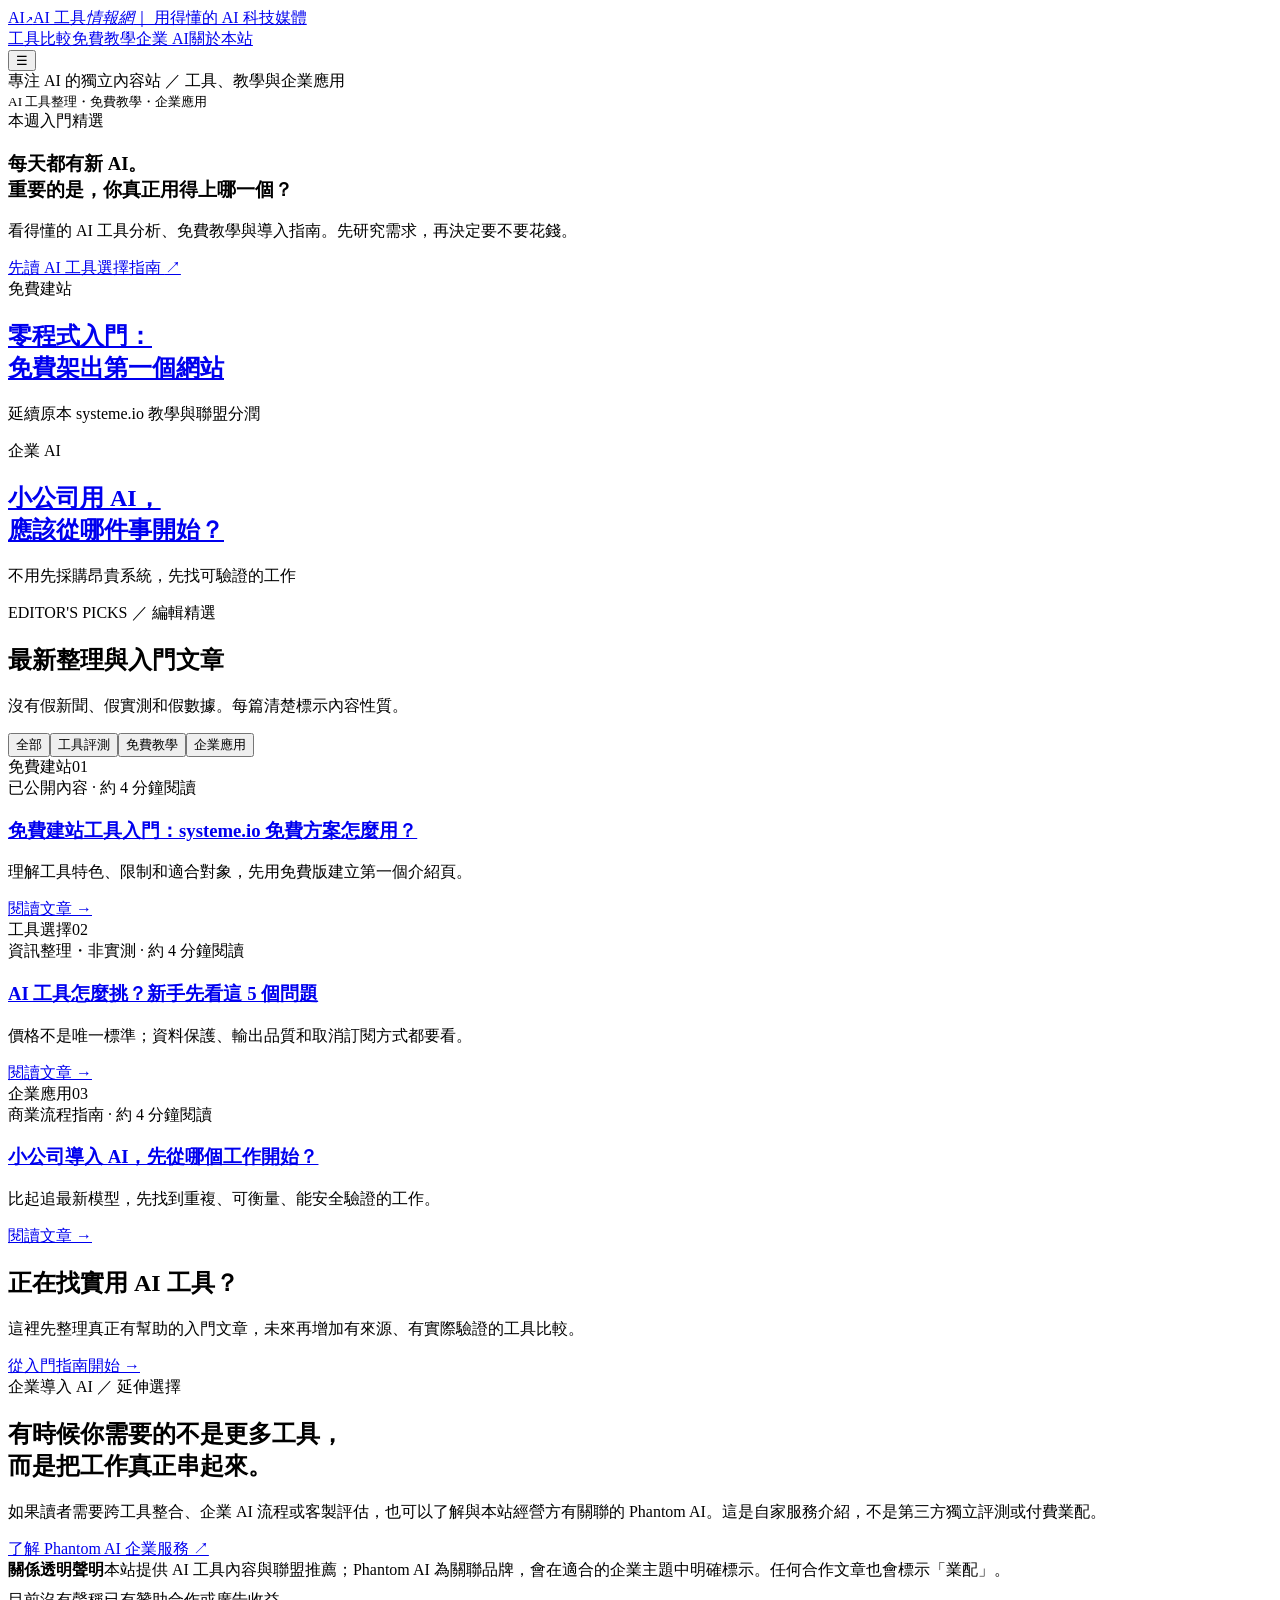
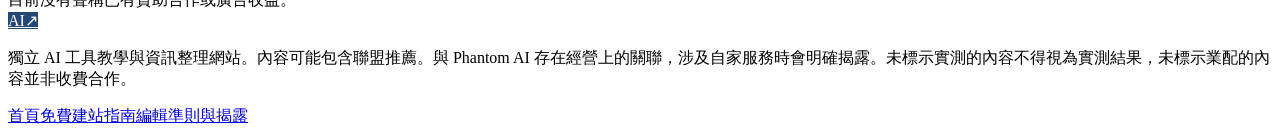
==== index.html @ d7d4f98b "Stage approved AI media V1 homepage" ====
<!doctype html><html lang="zh-Hant"><head><link rel="canonical" href="https://zxcv037614.github.io/free-website-starter-guide/"><meta charset="UTF-8"><meta name="viewport" content="width=device-width, initial-scale=1"><meta name="robots" content="index,follow"><title>AI 工具情報網｜AI 工具分析、免費教學與企業應用</title><meta name="description" content="專注 AI 工具、免費教學與企業 AI 入門的獨立繁體中文媒體候選首頁。"><link rel="stylesheet" href="./style.css"></head><body><div class="topstripe"></div><header class="masthead"><div class="container masthead-inner"><a class="logo" href="./index.html"><span class="logo-mark">AI<span style="font-size:10px">↗</span></span>AI 工具<em>情報網</em><span class="site-subtitle">｜ 用得懂的 AI 科技媒體</span></a><nav class="mast-nav" aria-label="主選單"><a href="./index.html#reading">工具比較</a><a href="./index.html#reading">免費教學</a><a href="./index.html#reading">企業 AI</a><a href="./index.html#about">關於本站</a></nav><button class="menu-toggle" id="navToggle" type="button" aria-expanded="false" aria-controls="mobileNav" aria-label="開啟選單">☰</button></div><nav class="mobile-nav" id="mobileNav" hidden><a href="./index.html#reading">工具評測</a><a href="./index.html#reading">免費教學</a><a href="./index.html#reading">企業 AI</a><a href="./index.html#about">關於本站</a></nav></header><main><div class="container"><div class="topline"><div class="micro"><span>專注 AI 的獨立內容站</span> ／ 工具、教學與企業應用</div><small>AI 工具整理・免費教學・企業應用</small></div><section class="hero" aria-label="重點文章"><article class="hero-main"><div class="category light"><span class="dot"></span> 本週入門精選</div><h1>每天都有新 AI。<br>重要的是，你真正用得上哪一個？</h1><p>看得懂的 AI 工具分析、免費教學與導入指南。先研究需求，再決定要不要花錢。</p><a class="action-link" href="articles/choose-ai-tool.html">先讀 AI 工具選擇指南 <span aria-hidden="true">↗</span></a></article><div class="hero-aside"><article class="small-spot spot-lav"><div class="category">免費建站</div><a href="guide.html"><h2>零程式入門：<br>免費架出第一個網站</h2></a><p>延續原本 systeme.io 教學與聯盟分潤</p></article><article class="small-spot spot-green"><div class="category">企業 AI</div><a href="articles/business-ai.html"><h2>小公司用 AI，<br>應該從哪件事開始？</h2></a><p>不用先採購昂貴系統，先找可驗證的工作</p></article></div></section></div>
<section class="section" id="reading"><div class="container"><div class="section-head"><div><div class="section-top">EDITOR'S PICKS ／ 編輯精選</div><h2>最新整理與入門文章</h2><p>沒有假新聞、假實測和假數據。每篇清楚標示內容性質。</p></div><div class="filterbar" aria-label="內容分類"><button class="active" type="button" data-filter="all">全部</button><button type="button" data-filter="review">工具評測</button><button type="button" data-filter="tutorial">免費教學</button><button type="button" data-filter="business">企業應用</button></div></div><div class="article-grid"><article class="article-card" data-cat="review"><div class="card-art blue"><span class="art-label">免費建站</span><span class="art-number">01</span></div><div class="article-copy"><div class="meta">已公開內容 · 約 4 分鐘閱讀</div><h3><a href="guide.html">免費建站工具入門：systeme.io 免費方案怎麼用？</a></h3><p>理解工具特色、限制和適合對象，先用免費版建立第一個介紹頁。</p><a class="readmore" href="guide.html">閱讀文章 →</a></div></article><article class="article-card" data-cat="tutorial"><div class="card-art paper"><span class="art-label">工具選擇</span><span class="art-number">02</span></div><div class="article-copy"><div class="meta">資訊整理・非實測 · 約 4 分鐘閱讀</div><h3><a href="articles/choose-ai-tool.html">AI 工具怎麼挑？新手先看這 5 個問題</a></h3><p>價格不是唯一標準；資料保護、輸出品質和取消訂閱方式都要看。</p><a class="readmore" href="articles/choose-ai-tool.html">閱讀文章 →</a></div></article><article class="article-card" data-cat="business"><div class="card-art mint"><span class="art-label">企業應用</span><span class="art-number">03</span></div><div class="article-copy"><div class="meta">商業流程指南 · 約 4 分鐘閱讀</div><h3><a href="articles/business-ai.html">小公司導入 AI，先從哪個工作開始？</a></h3><p>比起追最新模型，先找到重複、可衡量、能安全驗證的工作。</p><a class="readmore" href="articles/business-ai.html">閱讀文章 →</a></div></article></div><div class="media-strip"><div><h2>正在找實用 AI 工具？</h2><p>這裡先整理真正有幫助的入門文章，未來再增加有來源、有實際驗證的工具比較。</p></div><a class="cta" href="articles/choose-ai-tool.html">從入門指南開始 →</a></div></div></section>
<section class="enterprise"><div class="container enterprise-inner"><div><div class="section-top tag">企業導入 AI ／ 延伸選擇</div><h2>有時候你需要的不是更多工具，<br>而是把工作真正串起來。</h2><p>如果讀者需要跨工具整合、企業 AI 流程或客製評估，也可以了解與本站經營方有關聯的 Phantom AI。這是自家服務介紹，不是第三方獨立評測或付費業配。</p><a class="cta" href="https://phantom-ai.tw/" target="_blank" rel="noopener noreferrer">了解 Phantom AI 企業服務 ↗</a></div><aside class="note-box"><strong>關係透明聲明</strong>本站提供 AI 工具內容與聯盟推薦；Phantom AI 為關聯品牌，會在適合的企業主題中明確標示。任何合作文章也會標示「業配」。<p style="margin:9px 0 0">目前沒有聲稱已有贊助合作或廣告收益。</p></aside></div></section>
</main><script>document.querySelectorAll('[data-filter]').forEach(b=>b.addEventListener('click',()=>{document.querySelectorAll('[data-filter]').forEach(x=>x.classList.toggle('active',x===b));document.querySelectorAll('.article-card').forEach(c=>c.hidden=!(b.dataset.filter==='all'||c.dataset.cat===b.dataset.filter));}));</script><footer id="about"><div class="container footergrid"><div><a class="logo" href="./index.html" style="color:#fff"><span class="logo-mark" style="background:#254776">AI↗</span>AI 工具情報網</a><p class="fineprint">獨立 AI 工具教學與資訊整理網站。內容可能包含聯盟推薦。與 Phantom AI 存在經營上的關聯，涉及自家服務時會明確揭露。未標示實測的內容不得視為實測結果，未標示業配的內容並非收費合作。</p></div><div class="footer-links"><a href="./index.html">首頁</a><a href="./guide.html">免費建站指南</a><a href="./about.html">編輯準則與揭露</a></div></div></footer><script>document.getElementById('navToggle')?.addEventListener('click',()=>{let el=document.getElementById('mobileNav'),b=document.getElementById('navToggle');el.hidden=!el.hidden;b.setAttribute('aria-expanded',String(!el.hidden));});</script></body></html>
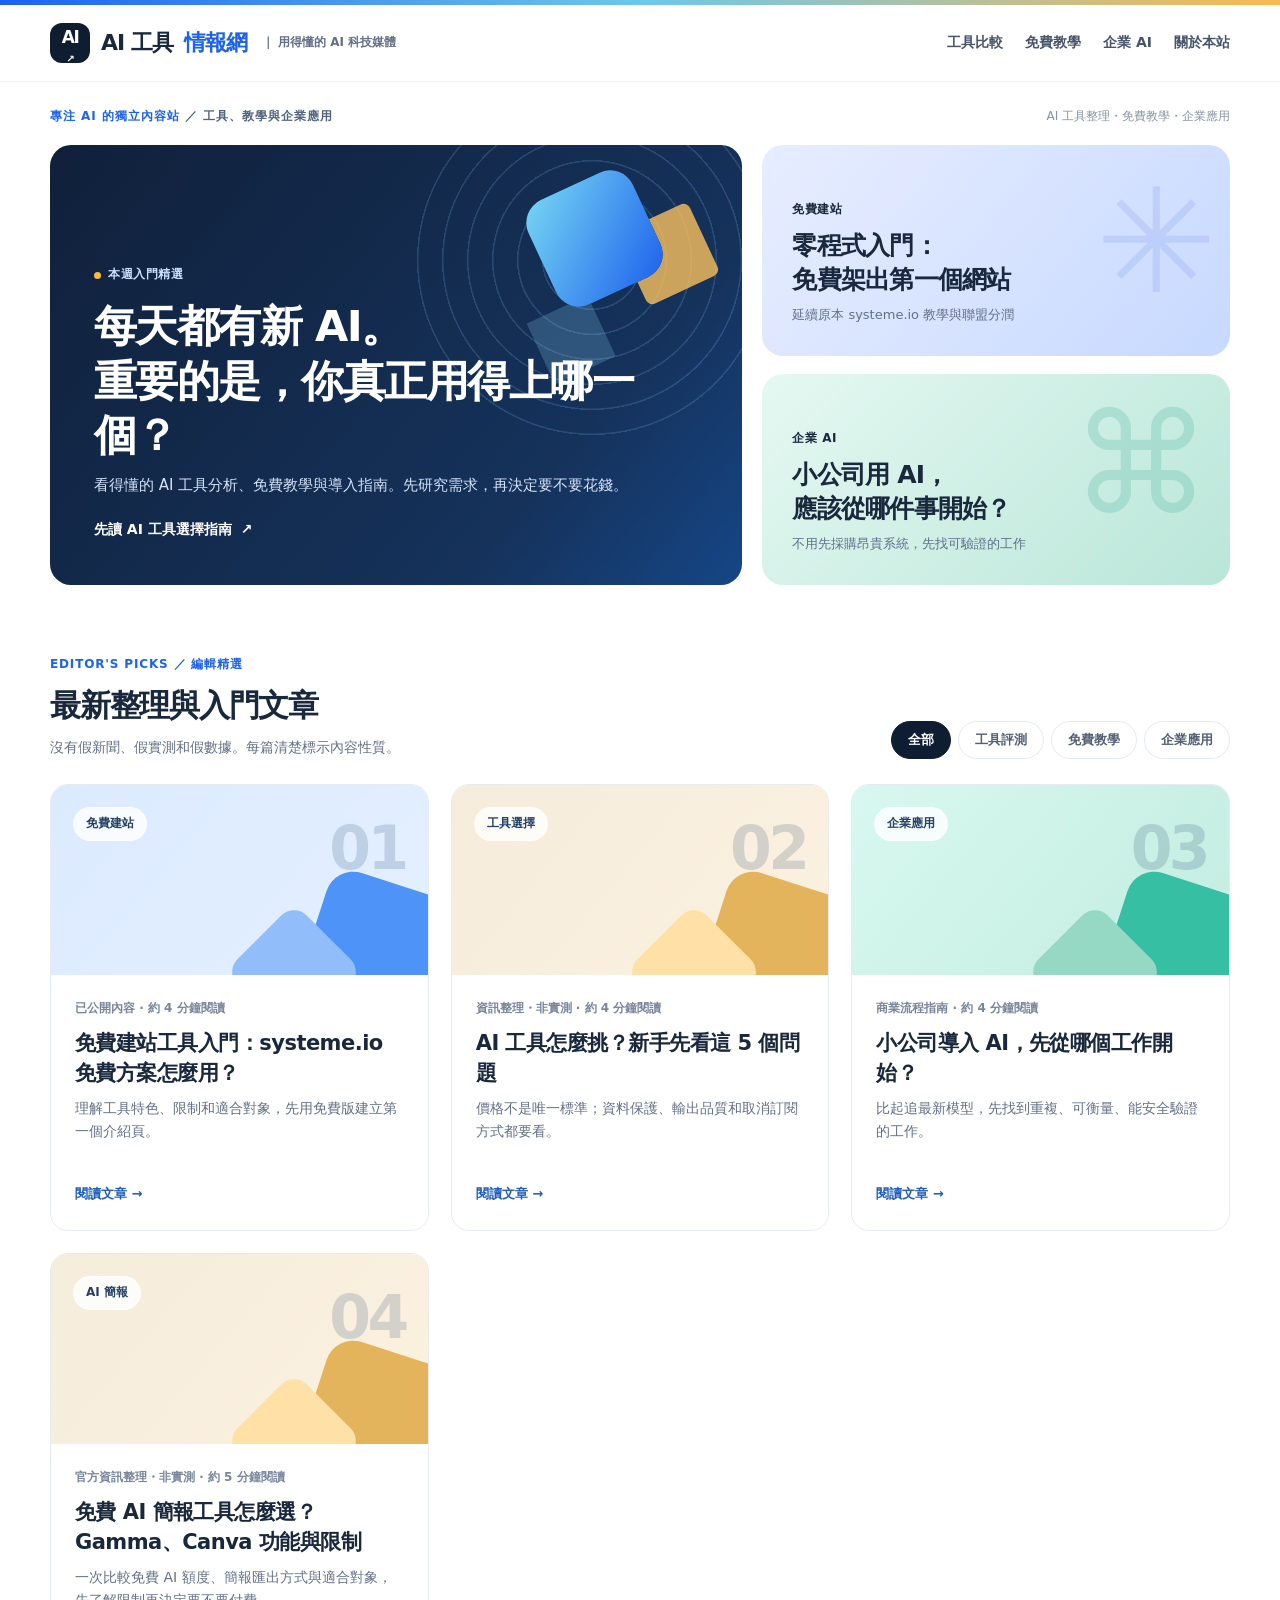
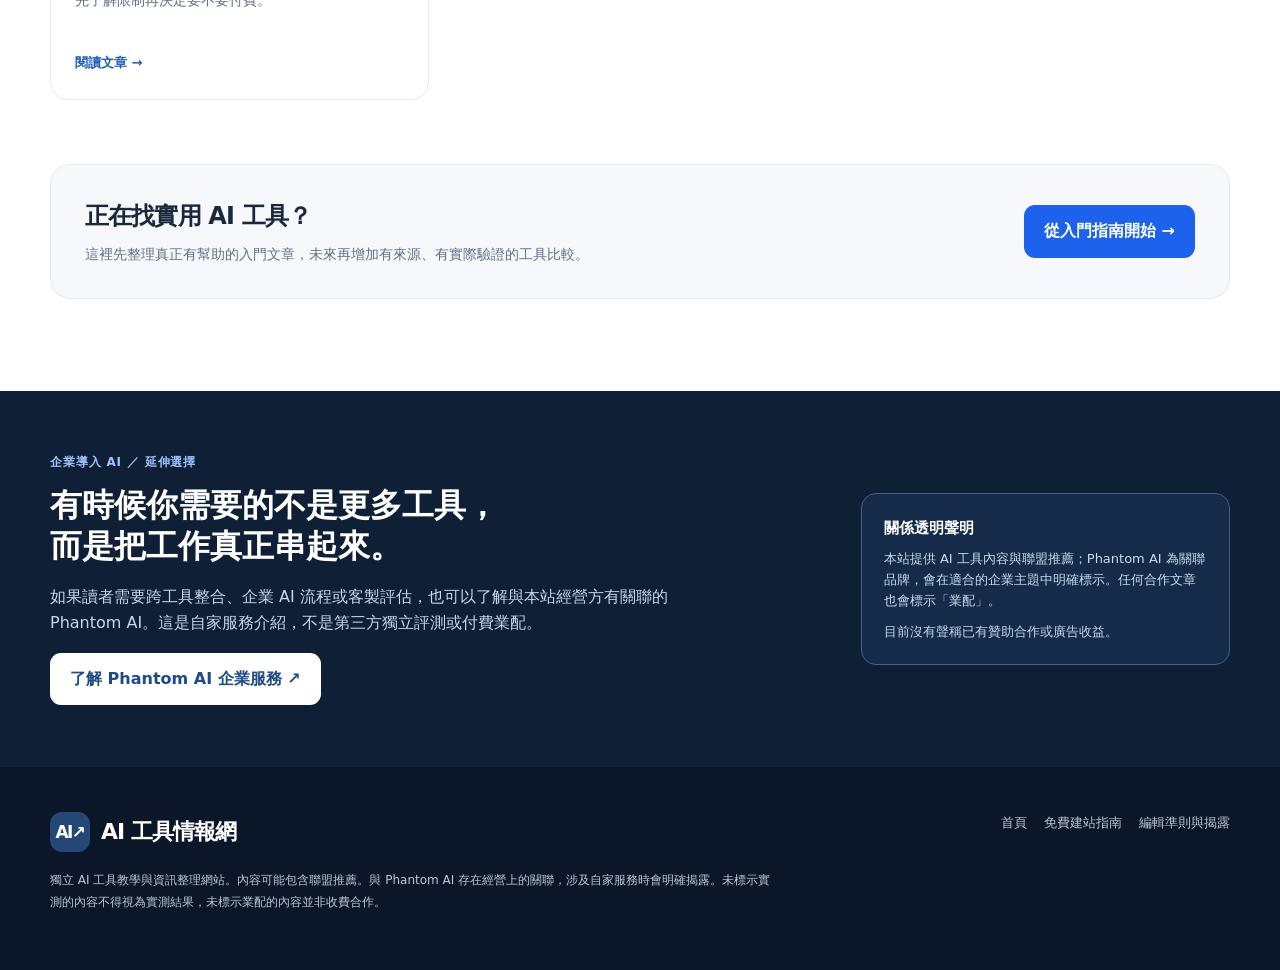
==== commit 2d5c6701: "Add files via upload" ====
--- a/index.html
+++ b/index.html
@@ -1,4 +1,4 @@
-<!doctype html><html lang="zh-Hant"><head><link rel="canonical" href="https://zxcv037614.github.io/free-website-starter-guide/"><meta charset="UTF-8"><meta name="viewport" content="width=device-width, initial-scale=1"><meta name="robots" content="index,follow"><title>AI 工具情報網｜AI 工具分析、免費教學與企業應用</title><meta name="description" content="專注 AI 工具、免費教學與企業 AI 入門的獨立繁體中文媒體候選首頁。"><link rel="stylesheet" href="./style.css"></head><body><div class="topstripe"></div><header class="masthead"><div class="container masthead-inner"><a class="logo" href="./index.html"><span class="logo-mark">AI<span style="font-size:10px">↗</span></span>AI 工具<em>情報網</em><span class="site-subtitle">｜ 用得懂的 AI 科技媒體</span></a><nav class="mast-nav" aria-label="主選單"><a href="./index.html#reading">工具比較</a><a href="./index.html#reading">免費教學</a><a href="./index.html#reading">企業 AI</a><a href="./index.html#about">關於本站</a></nav><button class="menu-toggle" id="navToggle" type="button" aria-expanded="false" aria-controls="mobileNav" aria-label="開啟選單">☰</button></div><nav class="mobile-nav" id="mobileNav" hidden><a href="./index.html#reading">工具評測</a><a href="./index.html#reading">免費教學</a><a href="./index.html#reading">企業 AI</a><a href="./index.html#about">關於本站</a></nav></header><main><div class="container"><div class="topline"><div class="micro"><span>專注 AI 的獨立內容站</span> ／ 工具、教學與企業應用</div><small>AI 工具整理・免費教學・企業應用</small></div><section class="hero" aria-label="重點文章"><article class="hero-main"><div class="category light"><span class="dot"></span> 本週入門精選</div><h1>每天都有新 AI。<br>重要的是，你真正用得上哪一個？</h1><p>看得懂的 AI 工具分析、免費教學與導入指南。先研究需求，再決定要不要花錢。</p><a class="action-link" href="articles/choose-ai-tool.html">先讀 AI 工具選擇指南 <span aria-hidden="true">↗</span></a></article><div class="hero-aside"><article class="small-spot spot-lav"><div class="category">免費建站</div><a href="guide.html"><h2>零程式入門：<br>免費架出第一個網站</h2></a><p>延續原本 systeme.io 教學與聯盟分潤</p></article><article class="small-spot spot-green"><div class="category">企業 AI</div><a href="articles/business-ai.html"><h2>小公司用 AI，<br>應該從哪件事開始？</h2></a><p>不用先採購昂貴系統，先找可驗證的工作</p></article></div></section></div>
-<section class="section" id="reading"><div class="container"><div class="section-head"><div><div class="section-top">EDITOR'S PICKS ／ 編輯精選</div><h2>最新整理與入門文章</h2><p>沒有假新聞、假實測和假數據。每篇清楚標示內容性質。</p></div><div class="filterbar" aria-label="內容分類"><button class="active" type="button" data-filter="all">全部</button><button type="button" data-filter="review">工具評測</button><button type="button" data-filter="tutorial">免費教學</button><button type="button" data-filter="business">企業應用</button></div></div><div class="article-grid"><article class="article-card" data-cat="review"><div class="card-art blue"><span class="art-label">免費建站</span><span class="art-number">01</span></div><div class="article-copy"><div class="meta">已公開內容 · 約 4 分鐘閱讀</div><h3><a href="guide.html">免費建站工具入門：systeme.io 免費方案怎麼用？</a></h3><p>理解工具特色、限制和適合對象，先用免費版建立第一個介紹頁。</p><a class="readmore" href="guide.html">閱讀文章 →</a></div></article><article class="article-card" data-cat="tutorial"><div class="card-art paper"><span class="art-label">工具選擇</span><span class="art-number">02</span></div><div class="article-copy"><div class="meta">資訊整理・非實測 · 約 4 分鐘閱讀</div><h3><a href="articles/choose-ai-tool.html">AI 工具怎麼挑？新手先看這 5 個問題</a></h3><p>價格不是唯一標準；資料保護、輸出品質和取消訂閱方式都要看。</p><a class="readmore" href="articles/choose-ai-tool.html">閱讀文章 →</a></div></article><article class="article-card" data-cat="business"><div class="card-art mint"><span class="art-label">企業應用</span><span class="art-number">03</span></div><div class="article-copy"><div class="meta">商業流程指南 · 約 4 分鐘閱讀</div><h3><a href="articles/business-ai.html">小公司導入 AI，先從哪個工作開始？</a></h3><p>比起追最新模型，先找到重複、可衡量、能安全驗證的工作。</p><a class="readmore" href="articles/business-ai.html">閱讀文章 →</a></div></article></div><div class="media-strip"><div><h2>正在找實用 AI 工具？</h2><p>這裡先整理真正有幫助的入門文章，未來再增加有來源、有實際驗證的工具比較。</p></div><a class="cta" href="articles/choose-ai-tool.html">從入門指南開始 →</a></div></div></section>
+<!doctype html><html lang="zh-Hant"><head><link rel="canonical" href="https://zxcv037614.github.io/free-website-starter-guide/"><meta charset="UTF-8"><meta name="viewport" content="width=device-width, initial-scale=1"><meta name="robots" content="index,follow"><title>AI 工具情報網｜AI 工具分析、免費教學與企業應用</title><meta name="description" content="AI 工具情報網提供繁體中文 AI 工具整理、免費教學與企業 AI 應用指南，幫你了解功能限制、比較實用工具，找到適合自己的 AI 解決方案。"><link rel="stylesheet" href="./style.css"></head><body><div class="topstripe"></div><header class="masthead"><div class="container masthead-inner"><a class="logo" href="./index.html"><span class="logo-mark">AI<span style="font-size:10px">↗</span></span>AI 工具<em>情報網</em><span class="site-subtitle">｜ 用得懂的 AI 科技媒體</span></a><nav class="mast-nav" aria-label="主選單"><a href="./index.html#reading">工具比較</a><a href="./index.html#reading">免費教學</a><a href="./index.html#reading">企業 AI</a><a href="./index.html#about">關於本站</a></nav><button class="menu-toggle" id="navToggle" type="button" aria-expanded="false" aria-controls="mobileNav" aria-label="開啟選單">☰</button></div><nav class="mobile-nav" id="mobileNav" hidden><a href="./index.html#reading">工具評測</a><a href="./index.html#reading">免費教學</a><a href="./index.html#reading">企業 AI</a><a href="./index.html#about">關於本站</a></nav></header><main><div class="container"><div class="topline"><div class="micro"><span>專注 AI 的獨立內容站</span> ／ 工具、教學與企業應用</div><small>AI 工具整理・免費教學・企業應用</small></div><section class="hero" aria-label="重點文章"><article class="hero-main"><div class="category light"><span class="dot"></span> 本週入門精選</div><h1>每天都有新 AI。<br>重要的是，你真正用得上哪一個？</h1><p>看得懂的 AI 工具分析、免費教學與導入指南。先研究需求，再決定要不要花錢。</p><a class="action-link" href="articles/choose-ai-tool.html">先讀 AI 工具選擇指南 <span aria-hidden="true">↗</span></a></article><div class="hero-aside"><article class="small-spot spot-lav"><div class="category">免費建站</div><a href="guide.html"><h2>零程式入門：<br>免費架出第一個網站</h2></a><p>延續原本 systeme.io 教學與聯盟分潤</p></article><article class="small-spot spot-green"><div class="category">企業 AI</div><a href="articles/business-ai.html"><h2>小公司用 AI，<br>應該從哪件事開始？</h2></a><p>不用先採購昂貴系統，先找可驗證的工作</p></article></div></section></div>
+<section class="section" id="reading"><div class="container"><div class="section-head"><div><div class="section-top">EDITOR'S PICKS ／ 編輯精選</div><h2>最新整理與入門文章</h2><p>沒有假新聞、假實測和假數據。每篇清楚標示內容性質。</p></div><div class="filterbar" aria-label="內容分類"><button class="active" type="button" data-filter="all">全部</button><button type="button" data-filter="review">工具評測</button><button type="button" data-filter="tutorial">免費教學</button><button type="button" data-filter="business">企業應用</button></div></div><div class="article-grid"><article class="article-card" data-cat="review"><div class="card-art blue"><span class="art-label">免費建站</span><span class="art-number">01</span></div><div class="article-copy"><div class="meta">已公開內容 · 約 4 分鐘閱讀</div><h3><a href="guide.html">免費建站工具入門：systeme.io 免費方案怎麼用？</a></h3><p>理解工具特色、限制和適合對象，先用免費版建立第一個介紹頁。</p><a class="readmore" href="guide.html">閱讀文章 →</a></div></article><article class="article-card" data-cat="tutorial"><div class="card-art paper"><span class="art-label">工具選擇</span><span class="art-number">02</span></div><div class="article-copy"><div class="meta">資訊整理・非實測 · 約 4 分鐘閱讀</div><h3><a href="articles/choose-ai-tool.html">AI 工具怎麼挑？新手先看這 5 個問題</a></h3><p>價格不是唯一標準；資料保護、輸出品質和取消訂閱方式都要看。</p><a class="readmore" href="articles/choose-ai-tool.html">閱讀文章 →</a></div></article><article class="article-card" data-cat="business"><div class="card-art mint"><span class="art-label">企業應用</span><span class="art-number">03</span></div><div class="article-copy"><div class="meta">商業流程指南 · 約 4 分鐘閱讀</div><h3><a href="articles/business-ai.html">小公司導入 AI，先從哪個工作開始？</a></h3><p>比起追最新模型，先找到重複、可衡量、能安全驗證的工作。</p><a class="readmore" href="articles/business-ai.html">閱讀文章 →</a></div></article><article class="article-card" data-cat="review"><div class="card-art paper"><span class="art-label">AI 簡報</span><span class="art-number">04</span></div><div class="article-copy"><div class="meta">官方資訊整理・非實測 · 約 5 分鐘閱讀</div><h3><a href="articles/ai-slides-free-gamma-canva.html">免費 AI 簡報工具怎麼選？Gamma、Canva 功能與限制</a></h3><p>一次比較免費 AI 額度、簡報匯出方式與適合對象，先了解限制再決定要不要付費。</p><a class="readmore" href="articles/ai-slides-free-gamma-canva.html">閱讀文章 →</a></div></article></div><div class="media-strip"><div><h2>正在找實用 AI 工具？</h2><p>這裡先整理真正有幫助的入門文章，未來再增加有來源、有實際驗證的工具比較。</p></div><a class="cta" href="articles/choose-ai-tool.html">從入門指南開始 →</a></div></div></section>
 <section class="enterprise"><div class="container enterprise-inner"><div><div class="section-top tag">企業導入 AI ／ 延伸選擇</div><h2>有時候你需要的不是更多工具，<br>而是把工作真正串起來。</h2><p>如果讀者需要跨工具整合、企業 AI 流程或客製評估，也可以了解與本站經營方有關聯的 Phantom AI。這是自家服務介紹，不是第三方獨立評測或付費業配。</p><a class="cta" href="https://phantom-ai.tw/" target="_blank" rel="noopener noreferrer">了解 Phantom AI 企業服務 ↗</a></div><aside class="note-box"><strong>關係透明聲明</strong>本站提供 AI 工具內容與聯盟推薦；Phantom AI 為關聯品牌，會在適合的企業主題中明確標示。任何合作文章也會標示「業配」。<p style="margin:9px 0 0">目前沒有聲稱已有贊助合作或廣告收益。</p></aside></div></section>
 </main><script>document.querySelectorAll('[data-filter]').forEach(b=>b.addEventListener('click',()=>{document.querySelectorAll('[data-filter]').forEach(x=>x.classList.toggle('active',x===b));document.querySelectorAll('.article-card').forEach(c=>c.hidden=!(b.dataset.filter==='all'||c.dataset.cat===b.dataset.filter));}));</script><footer id="about"><div class="container footergrid"><div><a class="logo" href="./index.html" style="color:#fff"><span class="logo-mark" style="background:#254776">AI↗</span>AI 工具情報網</a><p class="fineprint">獨立 AI 工具教學與資訊整理網站。內容可能包含聯盟推薦。與 Phantom AI 存在經營上的關聯，涉及自家服務時會明確揭露。未標示實測的內容不得視為實測結果，未標示業配的內容並非收費合作。</p></div><div class="footer-links"><a href="./index.html">首頁</a><a href="./guide.html">免費建站指南</a><a href="./about.html">編輯準則與揭露</a></div></div></footer><script>document.getElementById('navToggle')?.addEventListener('click',()=>{let el=document.getElementById('mobileNav'),b=document.getElementById('navToggle');el.hidden=!el.hidden;b.setAttribute('aria-expanded',String(!el.hidden));});</script></body></html>
--- a/style.css
+++ b/style.css
@@ -0,0 +1,14 @@
+
+:root{--navy:#0e1d31;--blue:#1d62ed;--line:#e4eaf2;--ink:#19283c;--muted:#637086;--paper:#f6f8fb;--yellow:#f6bb43;--green:#20a78c}
+*{box-sizing:border-box}html{scroll-behavior:smooth}body{margin:0;color:var(--ink);background:white;font-family:system-ui,-apple-system,"Noto Sans TC","Microsoft JhengHei",sans-serif;line-height:1.65}
+a{color:inherit}a:focus-visible,button:focus-visible,input:focus-visible{outline:3px solid #83adff;outline-offset:3px}.container{width:min(1180px,calc(100% - 48px));margin:auto}
+.topstripe{height:5px;background:linear-gradient(90deg,#1d62ed,#6dc7eb,#f9b951)}.masthead{border-bottom:1px solid #edf0f5;background:#fff}.masthead-inner{display:flex;align-items:center;justify-content:space-between;min-height:76px;gap:20px}.logo{display:inline-flex;align-items:center;gap:11px;text-decoration:none;font-size:22px;font-weight:850;letter-spacing:-.045em;white-space:nowrap}.logo-mark{height:40px;width:40px;border-radius:12px;display:grid;place-items:center;background:var(--navy);color:#fff;font-size:17px;letter-spacing:-.09em}.logo em{font-style:normal;color:var(--blue)}.site-subtitle{font-size:12px;font-weight:600;color:var(--muted);margin-left:4px;letter-spacing:0}.mast-nav{display:flex;gap:22px;align-items:center}.mast-nav a{text-decoration:none;color:#47546a;font-size:14px;font-weight:700}.mast-nav a:hover{color:var(--blue)}.menu-toggle{display:none;background:white;border:1px solid var(--line);border-radius:10px;padding:7px 10px;font-size:21px}.mobile-nav{display:none}
+.topline{display:flex;align-items:center;justify-content:space-between;padding:25px 0 18px;gap:16px}.micro{font-size:12px;font-weight:800;color:#50647d;letter-spacing:.08em}.topline .micro span{color:var(--blue)}.topline small{color:#8693a2;font-size:12px}
+.hero{display:grid;grid-template-columns:1.48fr 1fr;gap:20px;min-height:440px}.hero-main{position:relative;background:linear-gradient(130deg,#10203a 0%,#15325b 73%,#154686 100%);color:#fff;border-radius:21px;overflow:hidden;padding:44px;display:flex;flex-direction:column;justify-content:flex-end}.hero-main:before{content:'';position:absolute;right:-40px;top:-75px;height:380px;width:380px;border-radius:48%;background:repeating-radial-gradient(circle,transparent 0 23px,rgba(137,203,255,.18) 24px 25px);transform:rotate(20deg)}.hero-main:after{content:'';position:absolute;right:90px;top:36px;height:115px;width:115px;background:linear-gradient(140deg,#77d6f3,#1d62ed);border-radius:25px;transform:rotate(-25deg);box-shadow:60px 45px 0 -18px rgba(255,195,94,.78),-64px 82px 0 -24px rgba(143,214,248,.22)}.hero-main>*{position:relative;z-index:2}.category{display:inline-flex;align-items:center;gap:7px;font-size:12px;font-weight:750;letter-spacing:.05em}.category .dot{height:7px;width:7px;border-radius:50%;background:var(--yellow)}.category.light{color:#cbdfff}.hero h1{font-size:clamp(29px,3.5vw,43px);letter-spacing:-.035em;line-height:1.27;margin:14px 0 10px}.hero-main p{max-width:540px;font-size:15px;color:#d6e4fa;margin:0 0 20px}.action-link{display:inline-flex;gap:9px;align-items:center;text-decoration:none;font-size:14px;font-weight:800;color:#fff}.action-link:hover{text-decoration:underline}.hero-aside{display:grid;gap:18px;grid-template-rows:1fr 1fr}.small-spot{border-radius:21px;position:relative;overflow:hidden;display:flex;flex-direction:column;justify-content:flex-end;padding:30px}.small-spot h2{font-size:25px;letter-spacing:-.03em;line-height:1.35;margin:9px 0 8px}.small-spot p{font-size:13px;margin:0;color:#607089}.small-spot a{text-decoration:none}.small-spot:hover h2{text-decoration:underline}.spot-lav{background:linear-gradient(130deg,#e7edff,#c7d9ff)}.spot-lav:after{content:'✳';position:absolute;right:13px;top:-23px;font-size:145px;color:#6b87e4;opacity:.18}.spot-green{background:linear-gradient(135deg,#e5f8f2,#b9e6d8)}.spot-green:after{content:'⌘';position:absolute;right:19px;top:-25px;font-size:140px;color:#2aa58e;opacity:.2}.small-spot>*{position:relative;z-index:1}
+.section{padding:70px 0 20px}.section-head{display:flex;justify-content:space-between;align-items:flex-end;gap:20px;margin-bottom:25px}.section-head h2{font-size:31px;letter-spacing:-.04em;margin:5px 0 0}.section-head p{color:var(--muted);margin:5px 0 0;font-size:14px}.section-top{font-size:12px;color:var(--blue);font-weight:850;letter-spacing:.07em}.filterbar{display:flex;flex-wrap:wrap;gap:7px}.filterbar button{border:1px solid var(--line);background:white;border-radius:100px;padding:9px 16px;font-size:13px;color:#526074;font-weight:750;cursor:pointer}.filterbar button.active{background:var(--navy);color:white;border-color:var(--navy)}.article-grid{display:grid;grid-template-columns:repeat(3,1fr);gap:22px}.article-card{min-width:0;border:1px solid #e6ebf1;border-radius:18px;overflow:hidden;background:white;transition:box-shadow .2s,transform .2s}.article-card:hover{box-shadow:0 14px 34px #102d4a18;transform:translateY(-2px)}.article-card[hidden]{display:none}.card-art{display:flex;align-items:flex-start;justify-content:space-between;padding:22px;height:190px;position:relative;overflow:hidden;background:linear-gradient(130deg,#dceaff,#e4f0ff)}.card-art:before{content:'';position:absolute;border-radius:28px;height:135px;width:135px;right:-18px;bottom:-42px;background:#4e93f7;transform:rotate(18deg)}.card-art:after{content:'';position:absolute;border-radius:18px;height:98px;width:98px;right:85px;bottom:-46px;background:#91bdfa;transform:rotate(45deg)}.card-art.paper{background:linear-gradient(130deg,#f5ecdc,#fcf1df)}.card-art.paper:before{background:#e3b45b}.card-art.paper:after{background:#ffe1a8}.card-art.mint{background:linear-gradient(130deg,#d7f8f0,#c3ecdf)}.card-art.mint:before{background:#36bfa3}.card-art.mint:after{background:#95d8c4}.art-label{z-index:2;background:#ffffffcc;backdrop-filter:blur(4px);border:1px solid #ffffffa1;border-radius:50px;font-size:12px;font-weight:800;padding:6px 12px;color:#234166}.art-number{position:absolute;right:22px;top:14px;font-size:60px;font-weight:900;color:#143c6b2b;letter-spacing:-.06em}.article-copy{padding:24px}.meta{font-size:12px;font-weight:700;color:#78859a}.article-copy h3{font-size:21px;line-height:1.43;letter-spacing:-.025em;margin:9px 0 9px}.article-copy h3 a{text-decoration:none}.article-copy h3 a:hover{color:var(--blue)}.article-copy p{color:var(--muted);font-size:14px;margin:0 0 13px;min-height:70px}.readmore{font-weight:800;text-decoration:none;font-size:13px;color:#1c5cbd}
+.media-strip{margin-top:64px;padding:32px 34px;display:grid;grid-template-columns:1fr auto;align-items:center;background:var(--paper);border:1px solid var(--line);border-radius:20px;gap:24px}.media-strip h2{font-size:24px;letter-spacing:-.035em;margin:0 0 6px}.media-strip p{margin:0;color:var(--muted);font-size:14px}.cta{display:inline-block;text-decoration:none;color:white;background:var(--blue);font-weight:800;padding:13px 20px;border-radius:11px;text-align:center}.cta:hover{background:#144dc5}.enterprise{background:#0e1f36;color:white;margin-top:72px;padding:62px 0}.enterprise-inner{display:grid;grid-template-columns:1.35fr .65fr;gap:44px;align-items:center}.enterprise h2{font-size:32px;line-height:1.3;margin:12px 0}.enterprise p{color:#c7d7ec;max-width:650px}.enterprise .tag{color:#9cc4ff}.enterprise .cta{background:white;color:#1d4b89}.note-box{border:1px solid #47617f;background:#142b49;border-radius:15px;padding:22px;color:#cbdcf0;font-size:13px}.note-box strong{display:block;color:#fff;font-size:15px;margin-bottom:7px}.note-box a{color:#a8d4ff}
+footer{padding:45px 0;background:#0b1728;color:#b8c8da;font-size:13px}.footergrid{display:flex;justify-content:space-between;align-items:flex-start;gap:35px}.footer-links{display:flex;flex-wrap:wrap;gap:17px}.footer-links a{color:#b8c8da;text-decoration:none}.footer-links a:hover{text-decoration:underline}.fineprint{font-size:12px;max-width:730px;line-height:1.8;margin-top:18px}
+.article-layout{max-width:850px;margin:0 auto;padding:53px 24px 85px}.article-layout h1{font-size:clamp(32px,4.5vw,47px);letter-spacing:-.035em;line-height:1.3;margin:14px 0 14px}.article-layout .summary{font-size:18px;color:var(--muted);margin:15px 0 23px}.article-layout h2{font-size:27px;line-height:1.4;margin:40px 0 12px}.article-layout h3{font-size:20px;margin:26px 0 10px}.article-layout p,.article-layout li{font-size:16px;line-height:1.95}.article-layout li{margin:10px 0}.article-layout .disclosure{font-size:14px;background:#f0f5ff;padding:17px;border-left:4px solid #4d84ec;border-radius:0 10px 10px 0;margin:22px 0}.article-layout .source{font-size:13px;color:#617186}.article-layout .cta{margin:20px 0}.article-layout hr{border:0;border-top:1px solid var(--line);margin:44px 0}
+@media(max-width:920px){.hero{grid-template-columns:1fr}.hero-main{min-height:410px}.hero-aside{grid-template-columns:1fr 1fr;grid-template-rows:auto}.small-spot{min-height:190px}.mast-nav{gap:13px}.site-subtitle{display:none}.article-grid{gap:14px}.article-copy{padding:19px}.article-copy h3{font-size:18px}}
+@media(max-width:700px){.container{width:calc(100% - 32px)}.masthead-inner{min-height:66px}.logo{font-size:18px}.logo-mark{width:36px;height:36px}.mast-nav{display:none}.menu-toggle{display:block}.mobile-nav{display:flex;flex-wrap:wrap;gap:8px;padding:0 16px 14px;justify-content:center}.mobile-nav[hidden]{display:none}.mobile-nav a{border:1px solid var(--line);padding:7px 11px;font-size:13px;border-radius:9px;text-decoration:none}.topline{padding:17px 0 13px}.hero{gap:12px}.hero-main{min-height:390px;padding:27px}.hero h1{font-size:32px}.hero-main:after{right:55px;top:45px;height:75px;width:75px}.hero-aside{grid-template-columns:1fr 1fr;gap:11px}.small-spot{padding:18px;min-height:185px}.small-spot h2{font-size:19px}.small-spot p{font-size:12px}.section{padding:50px 0 15px}.section-head{display:block}.section-head h2{font-size:27px}.filterbar{margin-top:15px}.article-grid{grid-template-columns:1fr;gap:16px}.card-art{height:155px}.article-copy p{min-height:auto}.media-strip{margin-top:43px;grid-template-columns:1fr;padding:22px;gap:17px}.enterprise{margin-top:50px;padding:45px 0}.enterprise-inner{grid-template-columns:1fr;gap:18px}.enterprise h2{font-size:27px}.footergrid{display:block}.footer-links{margin-top:22px}.article-layout{padding:38px 17px 62px}.article-layout .summary{font-size:16px}.article-layout h2{font-size:23px}}
+@media(prefers-reduced-motion:reduce){html{scroll-behavior:auto}.article-card{transition:none}}
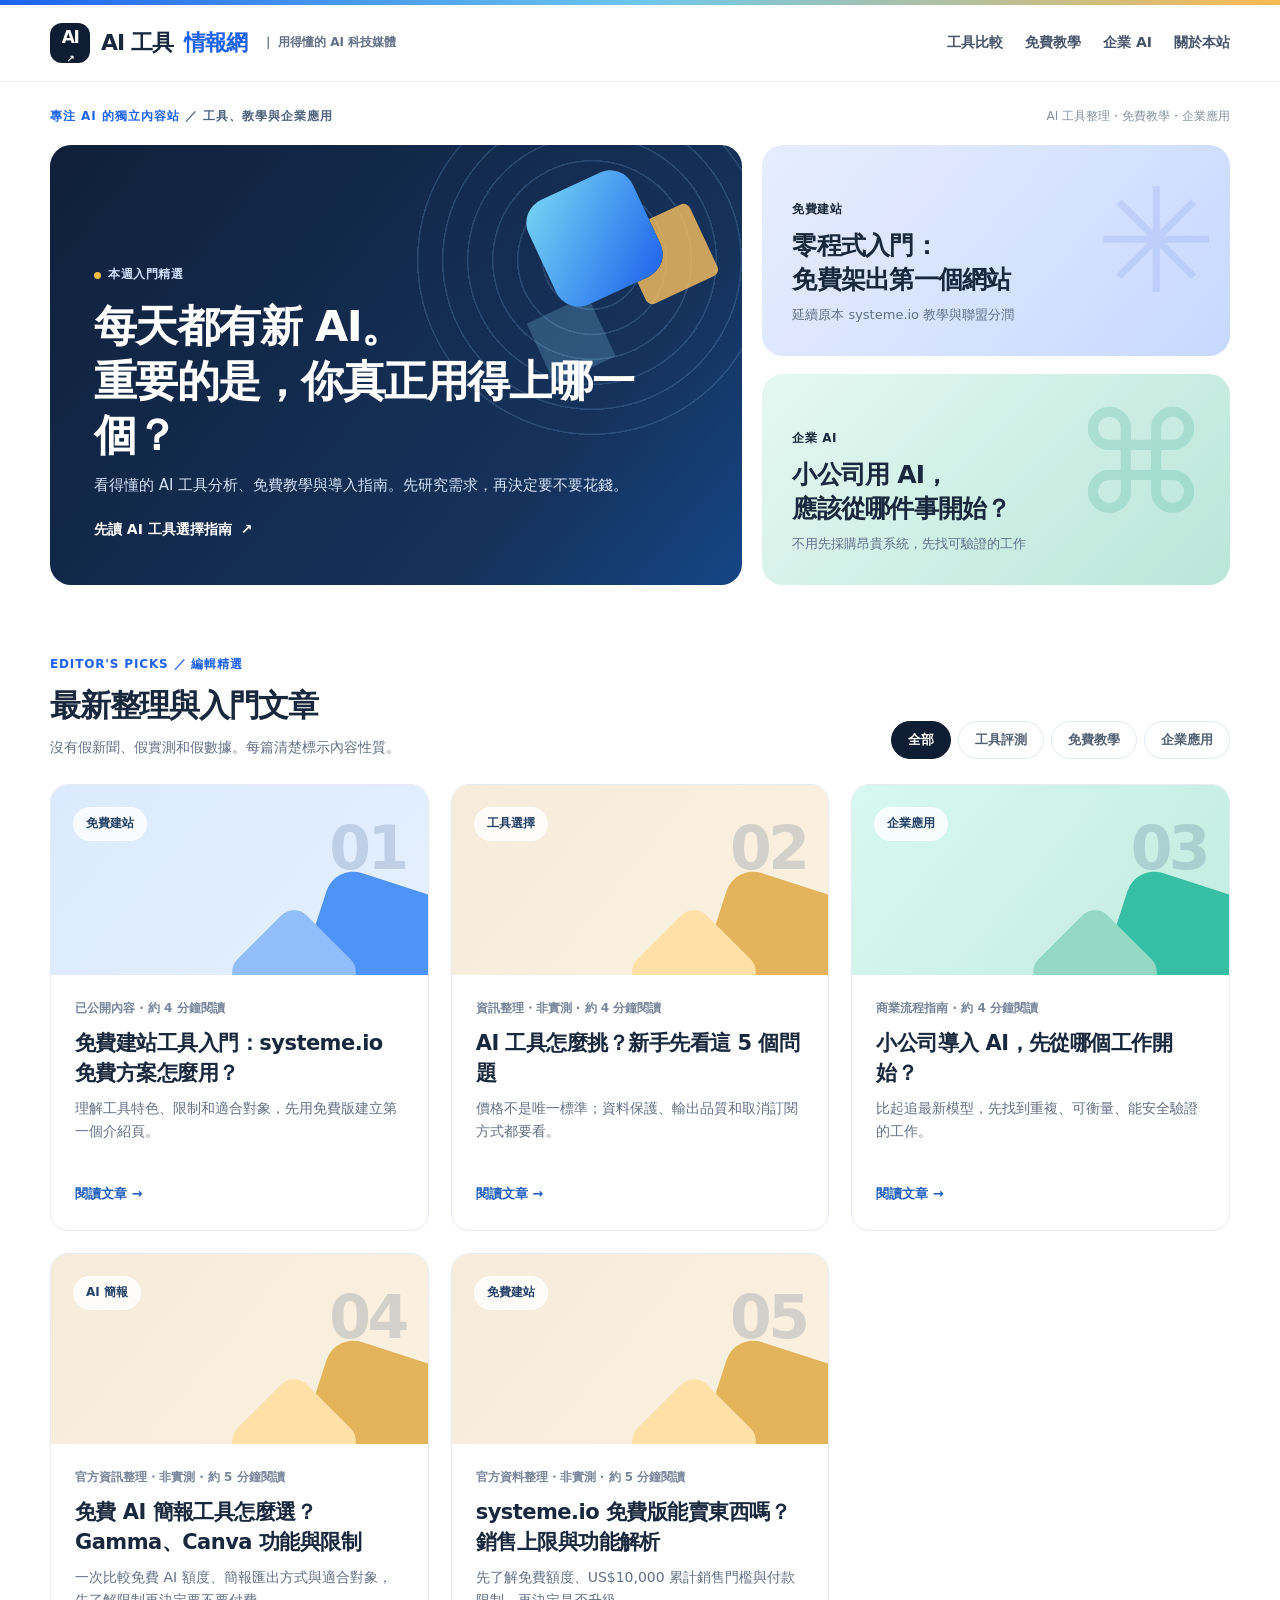
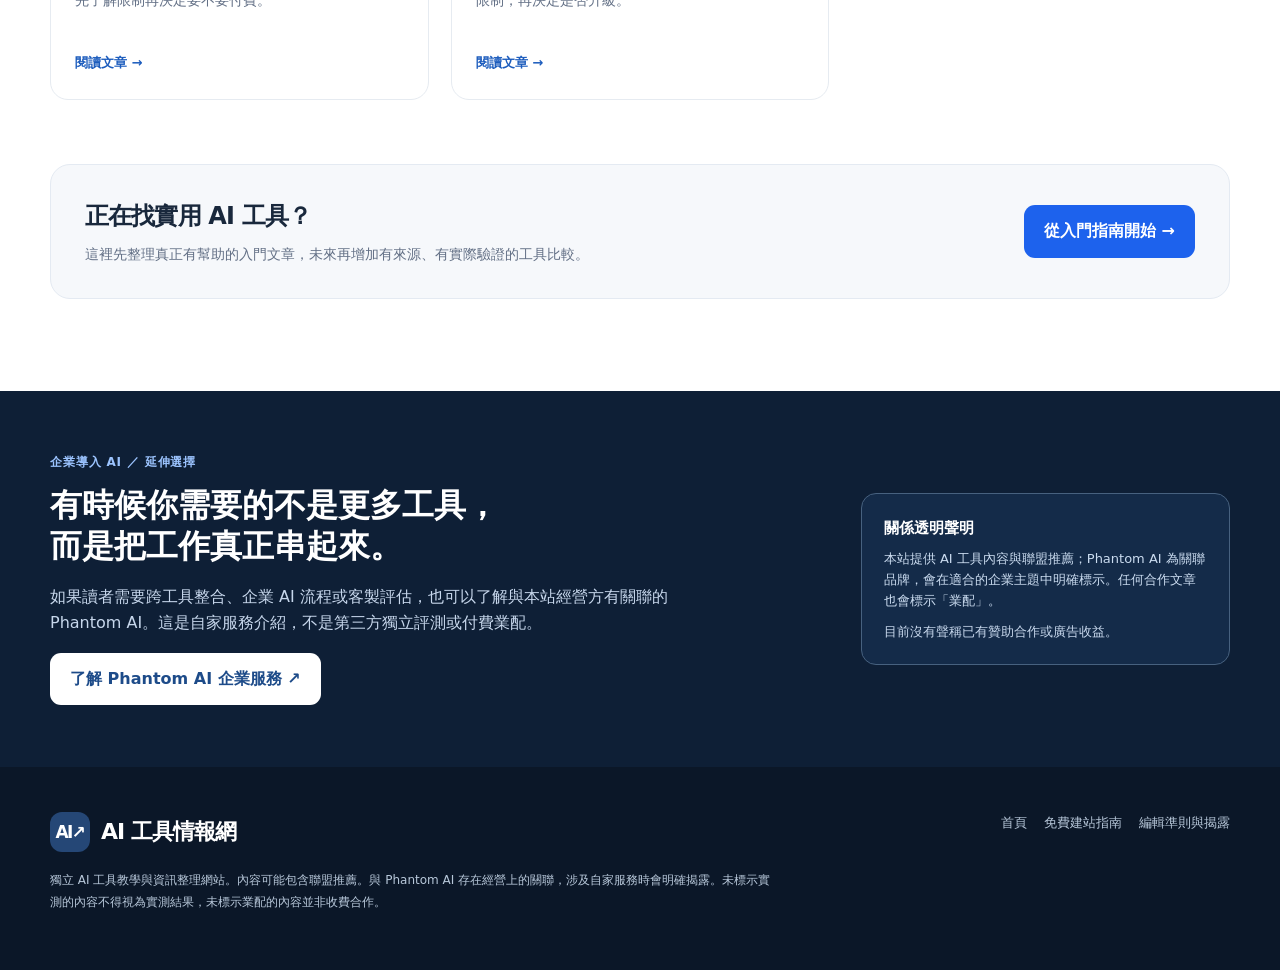
==== commit 91c55aa2: "Link systeme.io sales-limit guide: index.html" ====
--- a/index.html
+++ b/index.html
@@ -1,4 +1,4 @@
 <!doctype html><html lang="zh-Hant"><head><link rel="canonical" href="https://zxcv037614.github.io/free-website-starter-guide/"><meta charset="UTF-8"><meta name="viewport" content="width=device-width, initial-scale=1"><meta name="robots" content="index,follow"><title>AI 工具情報網｜AI 工具分析、免費教學與企業應用</title><meta name="description" content="AI 工具情報網提供繁體中文 AI 工具整理、免費教學與企業 AI 應用指南，幫你了解功能限制、比較實用工具，找到適合自己的 AI 解決方案。"><link rel="stylesheet" href="./style.css"></head><body><div class="topstripe"></div><header class="masthead"><div class="container masthead-inner"><a class="logo" href="./index.html"><span class="logo-mark">AI<span style="font-size:10px">↗</span></span>AI 工具<em>情報網</em><span class="site-subtitle">｜ 用得懂的 AI 科技媒體</span></a><nav class="mast-nav" aria-label="主選單"><a href="./index.html#reading">工具比較</a><a href="./index.html#reading">免費教學</a><a href="./index.html#reading">企業 AI</a><a href="./index.html#about">關於本站</a></nav><button class="menu-toggle" id="navToggle" type="button" aria-expanded="false" aria-controls="mobileNav" aria-label="開啟選單">☰</button></div><nav class="mobile-nav" id="mobileNav" hidden><a href="./index.html#reading">工具評測</a><a href="./index.html#reading">免費教學</a><a href="./index.html#reading">企業 AI</a><a href="./index.html#about">關於本站</a></nav></header><main><div class="container"><div class="topline"><div class="micro"><span>專注 AI 的獨立內容站</span> ／ 工具、教學與企業應用</div><small>AI 工具整理・免費教學・企業應用</small></div><section class="hero" aria-label="重點文章"><article class="hero-main"><div class="category light"><span class="dot"></span> 本週入門精選</div><h1>每天都有新 AI。<br>重要的是，你真正用得上哪一個？</h1><p>看得懂的 AI 工具分析、免費教學與導入指南。先研究需求，再決定要不要花錢。</p><a class="action-link" href="articles/choose-ai-tool.html">先讀 AI 工具選擇指南 <span aria-hidden="true">↗</span></a></article><div class="hero-aside"><article class="small-spot spot-lav"><div class="category">免費建站</div><a href="guide.html"><h2>零程式入門：<br>免費架出第一個網站</h2></a><p>延續原本 systeme.io 教學與聯盟分潤</p></article><article class="small-spot spot-green"><div class="category">企業 AI</div><a href="articles/business-ai.html"><h2>小公司用 AI，<br>應該從哪件事開始？</h2></a><p>不用先採購昂貴系統，先找可驗證的工作</p></article></div></section></div>
-<section class="section" id="reading"><div class="container"><div class="section-head"><div><div class="section-top">EDITOR'S PICKS ／ 編輯精選</div><h2>最新整理與入門文章</h2><p>沒有假新聞、假實測和假數據。每篇清楚標示內容性質。</p></div><div class="filterbar" aria-label="內容分類"><button class="active" type="button" data-filter="all">全部</button><button type="button" data-filter="review">工具評測</button><button type="button" data-filter="tutorial">免費教學</button><button type="button" data-filter="business">企業應用</button></div></div><div class="article-grid"><article class="article-card" data-cat="review"><div class="card-art blue"><span class="art-label">免費建站</span><span class="art-number">01</span></div><div class="article-copy"><div class="meta">已公開內容 · 約 4 分鐘閱讀</div><h3><a href="guide.html">免費建站工具入門：systeme.io 免費方案怎麼用？</a></h3><p>理解工具特色、限制和適合對象，先用免費版建立第一個介紹頁。</p><a class="readmore" href="guide.html">閱讀文章 →</a></div></article><article class="article-card" data-cat="tutorial"><div class="card-art paper"><span class="art-label">工具選擇</span><span class="art-number">02</span></div><div class="article-copy"><div class="meta">資訊整理・非實測 · 約 4 分鐘閱讀</div><h3><a href="articles/choose-ai-tool.html">AI 工具怎麼挑？新手先看這 5 個問題</a></h3><p>價格不是唯一標準；資料保護、輸出品質和取消訂閱方式都要看。</p><a class="readmore" href="articles/choose-ai-tool.html">閱讀文章 →</a></div></article><article class="article-card" data-cat="business"><div class="card-art mint"><span class="art-label">企業應用</span><span class="art-number">03</span></div><div class="article-copy"><div class="meta">商業流程指南 · 約 4 分鐘閱讀</div><h3><a href="articles/business-ai.html">小公司導入 AI，先從哪個工作開始？</a></h3><p>比起追最新模型，先找到重複、可衡量、能安全驗證的工作。</p><a class="readmore" href="articles/business-ai.html">閱讀文章 →</a></div></article><article class="article-card" data-cat="review"><div class="card-art paper"><span class="art-label">AI 簡報</span><span class="art-number">04</span></div><div class="article-copy"><div class="meta">官方資訊整理・非實測 · 約 5 分鐘閱讀</div><h3><a href="articles/ai-slides-free-gamma-canva.html">免費 AI 簡報工具怎麼選？Gamma、Canva 功能與限制</a></h3><p>一次比較免費 AI 額度、簡報匯出方式與適合對象，先了解限制再決定要不要付費。</p><a class="readmore" href="articles/ai-slides-free-gamma-canva.html">閱讀文章 →</a></div></article></div><div class="media-strip"><div><h2>正在找實用 AI 工具？</h2><p>這裡先整理真正有幫助的入門文章，未來再增加有來源、有實際驗證的工具比較。</p></div><a class="cta" href="articles/choose-ai-tool.html">從入門指南開始 →</a></div></div></section>
+<section class="section" id="reading"><div class="container"><div class="section-head"><div><div class="section-top">EDITOR'S PICKS ／ 編輯精選</div><h2>最新整理與入門文章</h2><p>沒有假新聞、假實測和假數據。每篇清楚標示內容性質。</p></div><div class="filterbar" aria-label="內容分類"><button class="active" type="button" data-filter="all">全部</button><button type="button" data-filter="review">工具評測</button><button type="button" data-filter="tutorial">免費教學</button><button type="button" data-filter="business">企業應用</button></div></div><div class="article-grid"><article class="article-card" data-cat="review"><div class="card-art blue"><span class="art-label">免費建站</span><span class="art-number">01</span></div><div class="article-copy"><div class="meta">已公開內容 · 約 4 分鐘閱讀</div><h3><a href="guide.html">免費建站工具入門：systeme.io 免費方案怎麼用？</a></h3><p>理解工具特色、限制和適合對象，先用免費版建立第一個介紹頁。</p><a class="readmore" href="guide.html">閱讀文章 →</a></div></article><article class="article-card" data-cat="tutorial"><div class="card-art paper"><span class="art-label">工具選擇</span><span class="art-number">02</span></div><div class="article-copy"><div class="meta">資訊整理・非實測 · 約 4 分鐘閱讀</div><h3><a href="articles/choose-ai-tool.html">AI 工具怎麼挑？新手先看這 5 個問題</a></h3><p>價格不是唯一標準；資料保護、輸出品質和取消訂閱方式都要看。</p><a class="readmore" href="articles/choose-ai-tool.html">閱讀文章 →</a></div></article><article class="article-card" data-cat="business"><div class="card-art mint"><span class="art-label">企業應用</span><span class="art-number">03</span></div><div class="article-copy"><div class="meta">商業流程指南 · 約 4 分鐘閱讀</div><h3><a href="articles/business-ai.html">小公司導入 AI，先從哪個工作開始？</a></h3><p>比起追最新模型，先找到重複、可衡量、能安全驗證的工作。</p><a class="readmore" href="articles/business-ai.html">閱讀文章 →</a></div></article><article class="article-card" data-cat="review"><div class="card-art paper"><span class="art-label">AI 簡報</span><span class="art-number">04</span></div><div class="article-copy"><div class="meta">官方資訊整理・非實測 · 約 5 分鐘閱讀</div><h3><a href="articles/ai-slides-free-gamma-canva.html">免費 AI 簡報工具怎麼選？Gamma、Canva 功能與限制</a></h3><p>一次比較免費 AI 額度、簡報匯出方式與適合對象，先了解限制再決定要不要付費。</p><a class="readmore" href="articles/ai-slides-free-gamma-canva.html">閱讀文章 →</a></div></article><article class="article-card" data-cat="tutorial"><div class="card-art paper"><span class="art-label">免費建站</span><span class="art-number">05</span></div><div class="article-copy"><div class="meta">官方資料整理・非實測 · 約 5 分鐘閱讀</div><h3><a href="articles/systeme-io-free-plan-selling-limits-2026.html">systeme.io 免費版能賣東西嗎？銷售上限與功能解析</a></h3><p>先了解免費額度、US$10,000 累計銷售門檻與付款限制，再決定是否升級。</p><a class="readmore" href="articles/systeme-io-free-plan-selling-limits-2026.html">閱讀文章 →</a></div></article></div><div class="media-strip"><div><h2>正在找實用 AI 工具？</h2><p>這裡先整理真正有幫助的入門文章，未來再增加有來源、有實際驗證的工具比較。</p></div><a class="cta" href="articles/choose-ai-tool.html">從入門指南開始 →</a></div></div></section>
 <section class="enterprise"><div class="container enterprise-inner"><div><div class="section-top tag">企業導入 AI ／ 延伸選擇</div><h2>有時候你需要的不是更多工具，<br>而是把工作真正串起來。</h2><p>如果讀者需要跨工具整合、企業 AI 流程或客製評估，也可以了解與本站經營方有關聯的 Phantom AI。這是自家服務介紹，不是第三方獨立評測或付費業配。</p><a class="cta" href="https://phantom-ai.tw/" target="_blank" rel="noopener noreferrer">了解 Phantom AI 企業服務 ↗</a></div><aside class="note-box"><strong>關係透明聲明</strong>本站提供 AI 工具內容與聯盟推薦；Phantom AI 為關聯品牌，會在適合的企業主題中明確標示。任何合作文章也會標示「業配」。<p style="margin:9px 0 0">目前沒有聲稱已有贊助合作或廣告收益。</p></aside></div></section>
 </main><script>document.querySelectorAll('[data-filter]').forEach(b=>b.addEventListener('click',()=>{document.querySelectorAll('[data-filter]').forEach(x=>x.classList.toggle('active',x===b));document.querySelectorAll('.article-card').forEach(c=>c.hidden=!(b.dataset.filter==='all'||c.dataset.cat===b.dataset.filter));}));</script><footer id="about"><div class="container footergrid"><div><a class="logo" href="./index.html" style="color:#fff"><span class="logo-mark" style="background:#254776">AI↗</span>AI 工具情報網</a><p class="fineprint">獨立 AI 工具教學與資訊整理網站。內容可能包含聯盟推薦。與 Phantom AI 存在經營上的關聯，涉及自家服務時會明確揭露。未標示實測的內容不得視為實測結果，未標示業配的內容並非收費合作。</p></div><div class="footer-links"><a href="./index.html">首頁</a><a href="./guide.html">免費建站指南</a><a href="./about.html">編輯準則與揭露</a></div></div></footer><script>document.getElementById('navToggle')?.addEventListener('click',()=>{let el=document.getElementById('mobileNav'),b=document.getElementById('navToggle');el.hidden=!el.hidden;b.setAttribute('aria-expanded',String(!el.hidden));});</script></body></html>
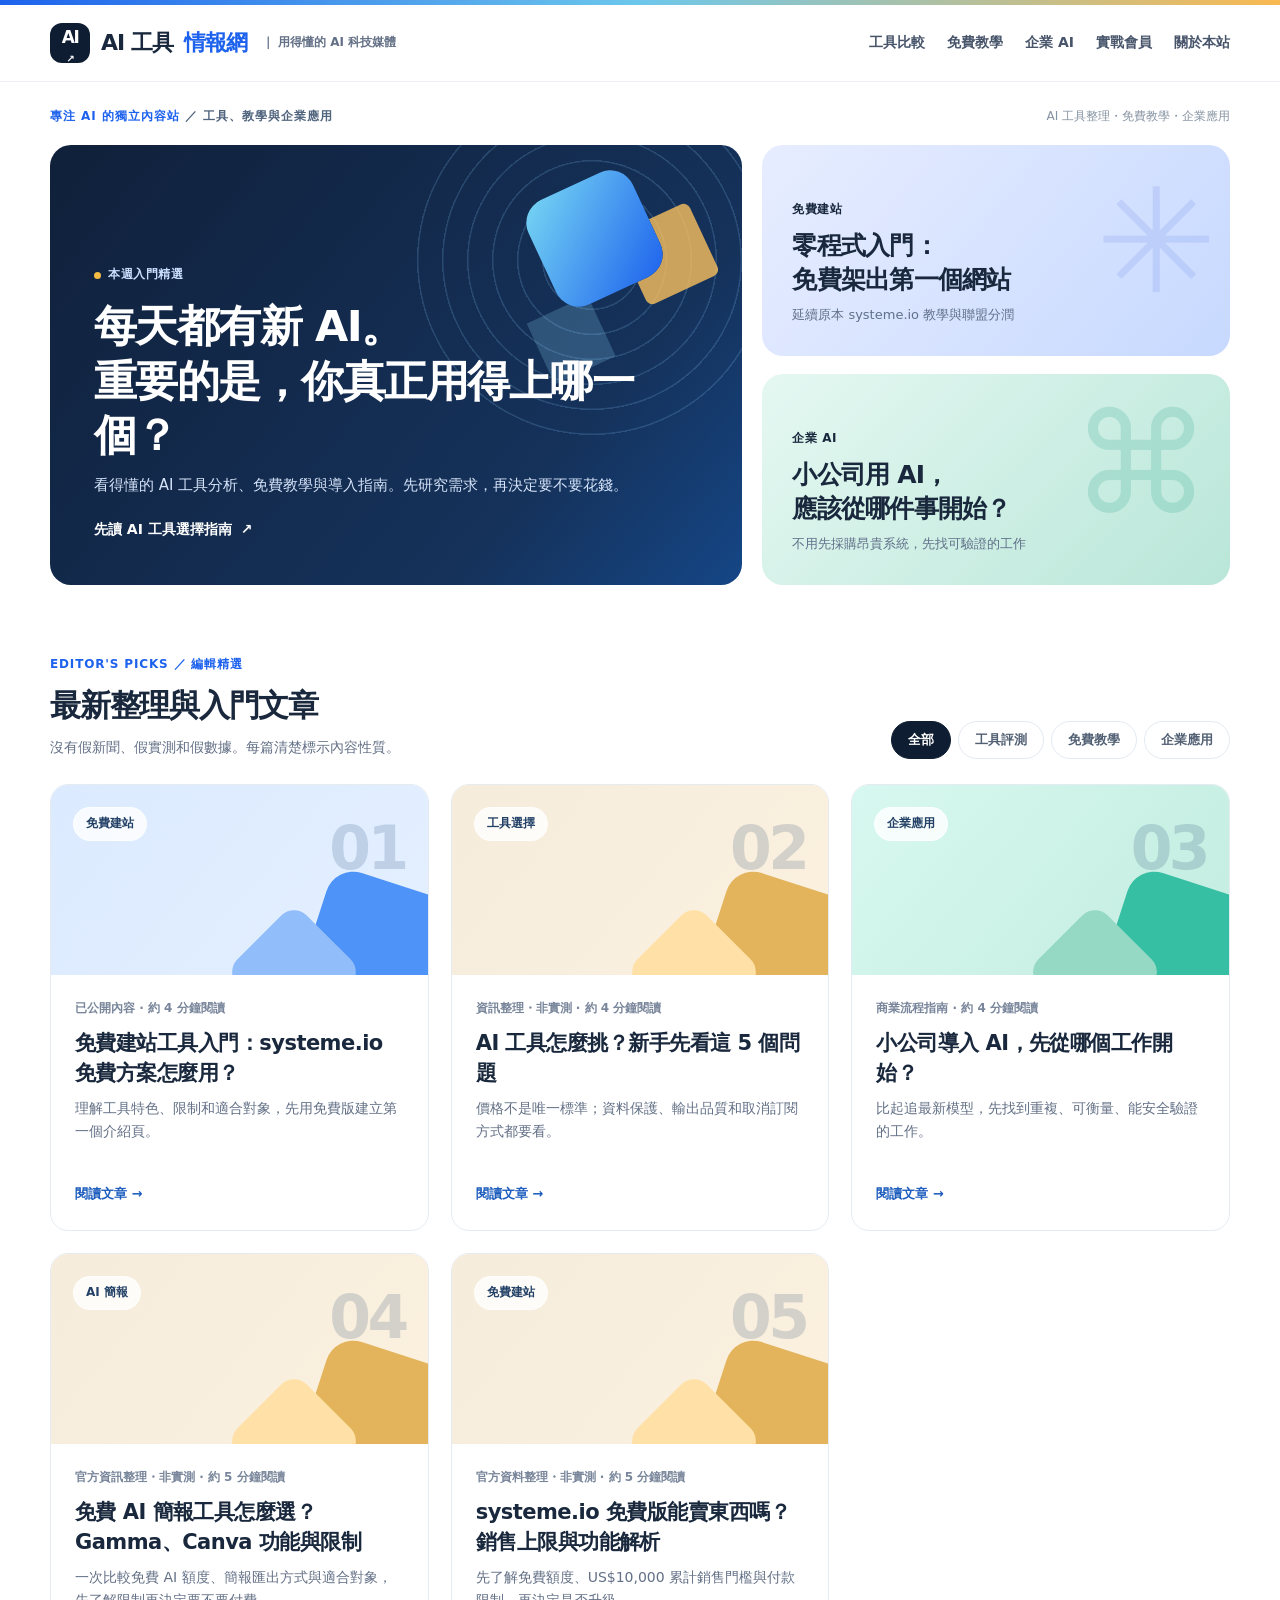
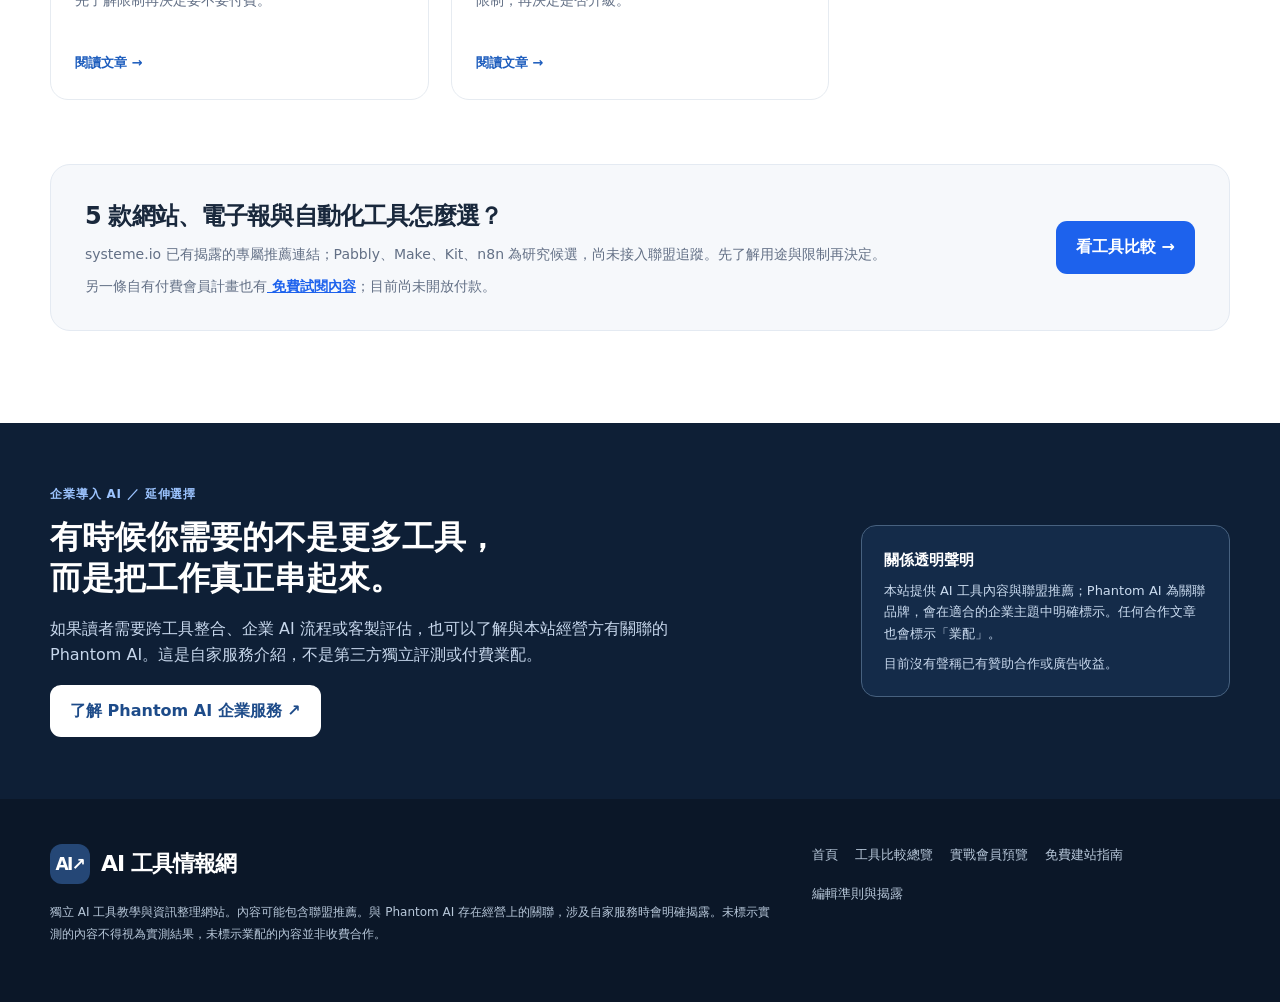
==== commit b1d80b12: "feat(site): connect existing homepage to tool comparison and membership preview" ====
--- a/index.html
+++ b/index.html
@@ -1,4 +1,4 @@
-<!doctype html><html lang="zh-Hant"><head><link rel="canonical" href="https://zxcv037614.github.io/free-website-starter-guide/"><meta charset="UTF-8"><meta name="viewport" content="width=device-width, initial-scale=1"><meta name="robots" content="index,follow"><title>AI 工具情報網｜AI 工具分析、免費教學與企業應用</title><meta name="description" content="AI 工具情報網提供繁體中文 AI 工具整理、免費教學與企業 AI 應用指南，幫你了解功能限制、比較實用工具，找到適合自己的 AI 解決方案。"><link rel="stylesheet" href="./style.css"></head><body><div class="topstripe"></div><header class="masthead"><div class="container masthead-inner"><a class="logo" href="./index.html"><span class="logo-mark">AI<span style="font-size:10px">↗</span></span>AI 工具<em>情報網</em><span class="site-subtitle">｜ 用得懂的 AI 科技媒體</span></a><nav class="mast-nav" aria-label="主選單"><a href="./index.html#reading">工具比較</a><a href="./index.html#reading">免費教學</a><a href="./index.html#reading">企業 AI</a><a href="./index.html#about">關於本站</a></nav><button class="menu-toggle" id="navToggle" type="button" aria-expanded="false" aria-controls="mobileNav" aria-label="開啟選單">☰</button></div><nav class="mobile-nav" id="mobileNav" hidden><a href="./index.html#reading">工具評測</a><a href="./index.html#reading">免費教學</a><a href="./index.html#reading">企業 AI</a><a href="./index.html#about">關於本站</a></nav></header><main><div class="container"><div class="topline"><div class="micro"><span>專注 AI 的獨立內容站</span> ／ 工具、教學與企業應用</div><small>AI 工具整理・免費教學・企業應用</small></div><section class="hero" aria-label="重點文章"><article class="hero-main"><div class="category light"><span class="dot"></span> 本週入門精選</div><h1>每天都有新 AI。<br>重要的是，你真正用得上哪一個？</h1><p>看得懂的 AI 工具分析、免費教學與導入指南。先研究需求，再決定要不要花錢。</p><a class="action-link" href="articles/choose-ai-tool.html">先讀 AI 工具選擇指南 <span aria-hidden="true">↗</span></a></article><div class="hero-aside"><article class="small-spot spot-lav"><div class="category">免費建站</div><a href="guide.html"><h2>零程式入門：<br>免費架出第一個網站</h2></a><p>延續原本 systeme.io 教學與聯盟分潤</p></article><article class="small-spot spot-green"><div class="category">企業 AI</div><a href="articles/business-ai.html"><h2>小公司用 AI，<br>應該從哪件事開始？</h2></a><p>不用先採購昂貴系統，先找可驗證的工作</p></article></div></section></div>
-<section class="section" id="reading"><div class="container"><div class="section-head"><div><div class="section-top">EDITOR'S PICKS ／ 編輯精選</div><h2>最新整理與入門文章</h2><p>沒有假新聞、假實測和假數據。每篇清楚標示內容性質。</p></div><div class="filterbar" aria-label="內容分類"><button class="active" type="button" data-filter="all">全部</button><button type="button" data-filter="review">工具評測</button><button type="button" data-filter="tutorial">免費教學</button><button type="button" data-filter="business">企業應用</button></div></div><div class="article-grid"><article class="article-card" data-cat="review"><div class="card-art blue"><span class="art-label">免費建站</span><span class="art-number">01</span></div><div class="article-copy"><div class="meta">已公開內容 · 約 4 分鐘閱讀</div><h3><a href="guide.html">免費建站工具入門：systeme.io 免費方案怎麼用？</a></h3><p>理解工具特色、限制和適合對象，先用免費版建立第一個介紹頁。</p><a class="readmore" href="guide.html">閱讀文章 →</a></div></article><article class="article-card" data-cat="tutorial"><div class="card-art paper"><span class="art-label">工具選擇</span><span class="art-number">02</span></div><div class="article-copy"><div class="meta">資訊整理・非實測 · 約 4 分鐘閱讀</div><h3><a href="articles/choose-ai-tool.html">AI 工具怎麼挑？新手先看這 5 個問題</a></h3><p>價格不是唯一標準；資料保護、輸出品質和取消訂閱方式都要看。</p><a class="readmore" href="articles/choose-ai-tool.html">閱讀文章 →</a></div></article><article class="article-card" data-cat="business"><div class="card-art mint"><span class="art-label">企業應用</span><span class="art-number">03</span></div><div class="article-copy"><div class="meta">商業流程指南 · 約 4 分鐘閱讀</div><h3><a href="articles/business-ai.html">小公司導入 AI，先從哪個工作開始？</a></h3><p>比起追最新模型，先找到重複、可衡量、能安全驗證的工作。</p><a class="readmore" href="articles/business-ai.html">閱讀文章 →</a></div></article><article class="article-card" data-cat="review"><div class="card-art paper"><span class="art-label">AI 簡報</span><span class="art-number">04</span></div><div class="article-copy"><div class="meta">官方資訊整理・非實測 · 約 5 分鐘閱讀</div><h3><a href="articles/ai-slides-free-gamma-canva.html">免費 AI 簡報工具怎麼選？Gamma、Canva 功能與限制</a></h3><p>一次比較免費 AI 額度、簡報匯出方式與適合對象，先了解限制再決定要不要付費。</p><a class="readmore" href="articles/ai-slides-free-gamma-canva.html">閱讀文章 →</a></div></article><article class="article-card" data-cat="tutorial"><div class="card-art paper"><span class="art-label">免費建站</span><span class="art-number">05</span></div><div class="article-copy"><div class="meta">官方資料整理・非實測 · 約 5 分鐘閱讀</div><h3><a href="articles/systeme-io-free-plan-selling-limits-2026.html">systeme.io 免費版能賣東西嗎？銷售上限與功能解析</a></h3><p>先了解免費額度、US$10,000 累計銷售門檻與付款限制，再決定是否升級。</p><a class="readmore" href="articles/systeme-io-free-plan-selling-limits-2026.html">閱讀文章 →</a></div></article></div><div class="media-strip"><div><h2>正在找實用 AI 工具？</h2><p>這裡先整理真正有幫助的入門文章，未來再增加有來源、有實際驗證的工具比較。</p></div><a class="cta" href="articles/choose-ai-tool.html">從入門指南開始 →</a></div></div></section>
+<!doctype html><html lang="zh-Hant"><head><link rel="canonical" href="https://zxcv037614.github.io/free-website-starter-guide/"><meta charset="UTF-8"><meta name="viewport" content="width=device-width, initial-scale=1"><meta name="robots" content="index,follow"><title>AI 工具情報網｜AI 工具分析、免費教學與企業應用</title><meta name="description" content="AI 工具情報網提供繁體中文 AI 工具整理、免費教學與企業 AI 應用指南，幫你了解功能限制、比較實用工具，找到適合自己的 AI 解決方案。"><link rel="stylesheet" href="./style.css"></head><body><div class="topstripe"></div><header class="masthead"><div class="container masthead-inner"><a class="logo" href="./index.html"><span class="logo-mark">AI<span style="font-size:10px">↗</span></span>AI 工具<em>情報網</em><span class="site-subtitle">｜ 用得懂的 AI 科技媒體</span></a><nav class="mast-nav" aria-label="主選單"><a href="./tools/">工具比較</a><a href="./index.html#reading">免費教學</a><a href="./index.html#reading">企業 AI</a><a href="./members/">實戰會員</a><a href="./index.html#about">關於本站</a></nav><button class="menu-toggle" id="navToggle" type="button" aria-expanded="false" aria-controls="mobileNav" aria-label="開啟選單">☰</button></div><nav class="mobile-nav" id="mobileNav" hidden><a href="./tools/">工具總覽</a><a href="./index.html#reading">免費教學</a><a href="./index.html#reading">企業 AI</a><a href="./members/">實戰會員</a><a href="./index.html#about">關於本站</a></nav></header><main><div class="container"><div class="topline"><div class="micro"><span>專注 AI 的獨立內容站</span> ／ 工具、教學與企業應用</div><small>AI 工具整理・免費教學・企業應用</small></div><section class="hero" aria-label="重點文章"><article class="hero-main"><div class="category light"><span class="dot"></span> 本週入門精選</div><h1>每天都有新 AI。<br>重要的是，你真正用得上哪一個？</h1><p>看得懂的 AI 工具分析、免費教學與導入指南。先研究需求，再決定要不要花錢。</p><a class="action-link" href="articles/choose-ai-tool.html">先讀 AI 工具選擇指南 <span aria-hidden="true">↗</span></a></article><div class="hero-aside"><article class="small-spot spot-lav"><div class="category">免費建站</div><a href="guide.html"><h2>零程式入門：<br>免費架出第一個網站</h2></a><p>延續原本 systeme.io 教學與聯盟分潤</p></article><article class="small-spot spot-green"><div class="category">企業 AI</div><a href="articles/business-ai.html"><h2>小公司用 AI，<br>應該從哪件事開始？</h2></a><p>不用先採購昂貴系統，先找可驗證的工作</p></article></div></section></div>
+<section class="section" id="reading"><div class="container"><div class="section-head"><div><div class="section-top">EDITOR'S PICKS ／ 編輯精選</div><h2>最新整理與入門文章</h2><p>沒有假新聞、假實測和假數據。每篇清楚標示內容性質。</p></div><div class="filterbar" aria-label="內容分類"><button class="active" type="button" data-filter="all">全部</button><button type="button" data-filter="review">工具評測</button><button type="button" data-filter="tutorial">免費教學</button><button type="button" data-filter="business">企業應用</button></div></div><div class="article-grid"><article class="article-card" data-cat="review"><div class="card-art blue"><span class="art-label">免費建站</span><span class="art-number">01</span></div><div class="article-copy"><div class="meta">已公開內容 · 約 4 分鐘閱讀</div><h3><a href="guide.html">免費建站工具入門：systeme.io 免費方案怎麼用？</a></h3><p>理解工具特色、限制和適合對象，先用免費版建立第一個介紹頁。</p><a class="readmore" href="guide.html">閱讀文章 →</a></div></article><article class="article-card" data-cat="tutorial"><div class="card-art paper"><span class="art-label">工具選擇</span><span class="art-number">02</span></div><div class="article-copy"><div class="meta">資訊整理・非實測 · 約 4 分鐘閱讀</div><h3><a href="articles/choose-ai-tool.html">AI 工具怎麼挑？新手先看這 5 個問題</a></h3><p>價格不是唯一標準；資料保護、輸出品質和取消訂閱方式都要看。</p><a class="readmore" href="articles/choose-ai-tool.html">閱讀文章 →</a></div></article><article class="article-card" data-cat="business"><div class="card-art mint"><span class="art-label">企業應用</span><span class="art-number">03</span></div><div class="article-copy"><div class="meta">商業流程指南 · 約 4 分鐘閱讀</div><h3><a href="articles/business-ai.html">小公司導入 AI，先從哪個工作開始？</a></h3><p>比起追最新模型，先找到重複、可衡量、能安全驗證的工作。</p><a class="readmore" href="articles/business-ai.html">閱讀文章 →</a></div></article><article class="article-card" data-cat="review"><div class="card-art paper"><span class="art-label">AI 簡報</span><span class="art-number">04</span></div><div class="article-copy"><div class="meta">官方資訊整理・非實測 · 約 5 分鐘閱讀</div><h3><a href="articles/ai-slides-free-gamma-canva.html">免費 AI 簡報工具怎麼選？Gamma、Canva 功能與限制</a></h3><p>一次比較免費 AI 額度、簡報匯出方式與適合對象，先了解限制再決定要不要付費。</p><a class="readmore" href="articles/ai-slides-free-gamma-canva.html">閱讀文章 →</a></div></article><article class="article-card" data-cat="tutorial"><div class="card-art paper"><span class="art-label">免費建站</span><span class="art-number">05</span></div><div class="article-copy"><div class="meta">官方資料整理・非實測 · 約 5 分鐘閱讀</div><h3><a href="articles/systeme-io-free-plan-selling-limits-2026.html">systeme.io 免費版能賣東西嗎？銷售上限與功能解析</a></h3><p>先了解免費額度、US$10,000 累計銷售門檻與付款限制，再決定是否升級。</p><a class="readmore" href="articles/systeme-io-free-plan-selling-limits-2026.html">閱讀文章 →</a></div></article></div><div class="media-strip"><div><h2>5 款網站、電子報與自動化工具怎麼選？</h2><p>systeme.io 已有揭露的專屬推薦連結；Pabbly、Make、Kit、n8n 為研究候選，尚未接入聯盟追蹤。先了解用途與限制再決定。</p><p style="margin-top:9px">另一條自有付費會員計畫也有<a href="./members/" style="color:#1d62ed;font-weight:750"> 免費試閱內容</a>；目前尚未開放付款。</p></div><a class="cta" href="./tools/">看工具比較 →</a></div></div></section>
 <section class="enterprise"><div class="container enterprise-inner"><div><div class="section-top tag">企業導入 AI ／ 延伸選擇</div><h2>有時候你需要的不是更多工具，<br>而是把工作真正串起來。</h2><p>如果讀者需要跨工具整合、企業 AI 流程或客製評估，也可以了解與本站經營方有關聯的 Phantom AI。這是自家服務介紹，不是第三方獨立評測或付費業配。</p><a class="cta" href="https://phantom-ai.tw/" target="_blank" rel="noopener noreferrer">了解 Phantom AI 企業服務 ↗</a></div><aside class="note-box"><strong>關係透明聲明</strong>本站提供 AI 工具內容與聯盟推薦；Phantom AI 為關聯品牌，會在適合的企業主題中明確標示。任何合作文章也會標示「業配」。<p style="margin:9px 0 0">目前沒有聲稱已有贊助合作或廣告收益。</p></aside></div></section>
-</main><script>document.querySelectorAll('[data-filter]').forEach(b=>b.addEventListener('click',()=>{document.querySelectorAll('[data-filter]').forEach(x=>x.classList.toggle('active',x===b));document.querySelectorAll('.article-card').forEach(c=>c.hidden=!(b.dataset.filter==='all'||c.dataset.cat===b.dataset.filter));}));</script><footer id="about"><div class="container footergrid"><div><a class="logo" href="./index.html" style="color:#fff"><span class="logo-mark" style="background:#254776">AI↗</span>AI 工具情報網</a><p class="fineprint">獨立 AI 工具教學與資訊整理網站。內容可能包含聯盟推薦。與 Phantom AI 存在經營上的關聯，涉及自家服務時會明確揭露。未標示實測的內容不得視為實測結果，未標示業配的內容並非收費合作。</p></div><div class="footer-links"><a href="./index.html">首頁</a><a href="./guide.html">免費建站指南</a><a href="./about.html">編輯準則與揭露</a></div></div></footer><script>document.getElementById('navToggle')?.addEventListener('click',()=>{let el=document.getElementById('mobileNav'),b=document.getElementById('navToggle');el.hidden=!el.hidden;b.setAttribute('aria-expanded',String(!el.hidden));});</script></body></html>+</main><script>document.querySelectorAll('[data-filter]').forEach(b=>b.addEventListener('click',()=>{document.querySelectorAll('[data-filter]').forEach(x=>x.classList.toggle('active',x===b));document.querySelectorAll('.article-card').forEach(c=>c.hidden=!(b.dataset.filter==='all'||c.dataset.cat===b.dataset.filter));}));</script><footer id="about"><div class="container footergrid"><div><a class="logo" href="./index.html" style="color:#fff"><span class="logo-mark" style="background:#254776">AI↗</span>AI 工具情報網</a><p class="fineprint">獨立 AI 工具教學與資訊整理網站。內容可能包含聯盟推薦。與 Phantom AI 存在經營上的關聯，涉及自家服務時會明確揭露。未標示實測的內容不得視為實測結果，未標示業配的內容並非收費合作。</p></div><div class="footer-links"><a href="./index.html">首頁</a><a href="./tools/">工具比較總覽</a><a href="./members/">實戰會員預覽</a><a href="./guide.html">免費建站指南</a><a href="./about.html">編輯準則與揭露</a></div></div></footer><script>document.getElementById('navToggle')?.addEventListener('click',()=>{let el=document.getElementById('mobileNav'),b=document.getElementById('navToggle');el.hidden=!el.hidden;b.setAttribute('aria-expanded',String(!el.hidden));});</script></body></html>
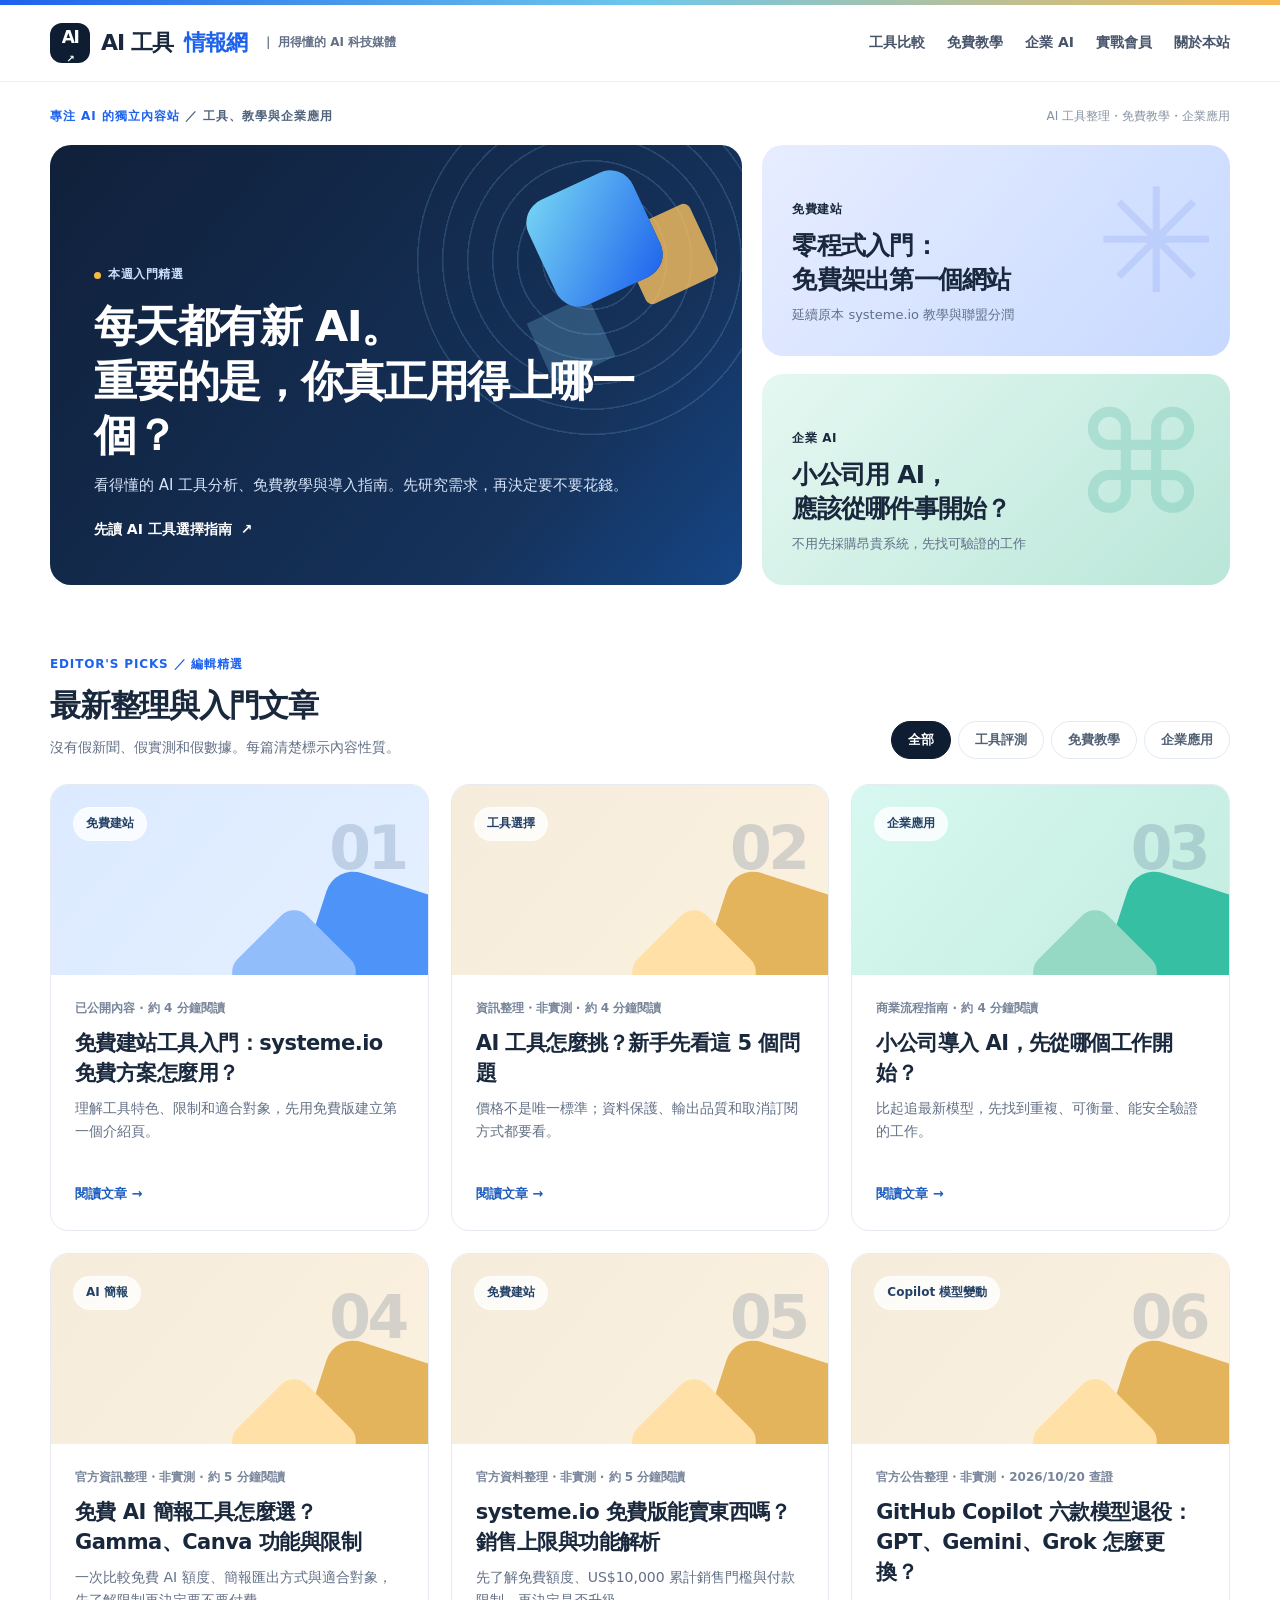
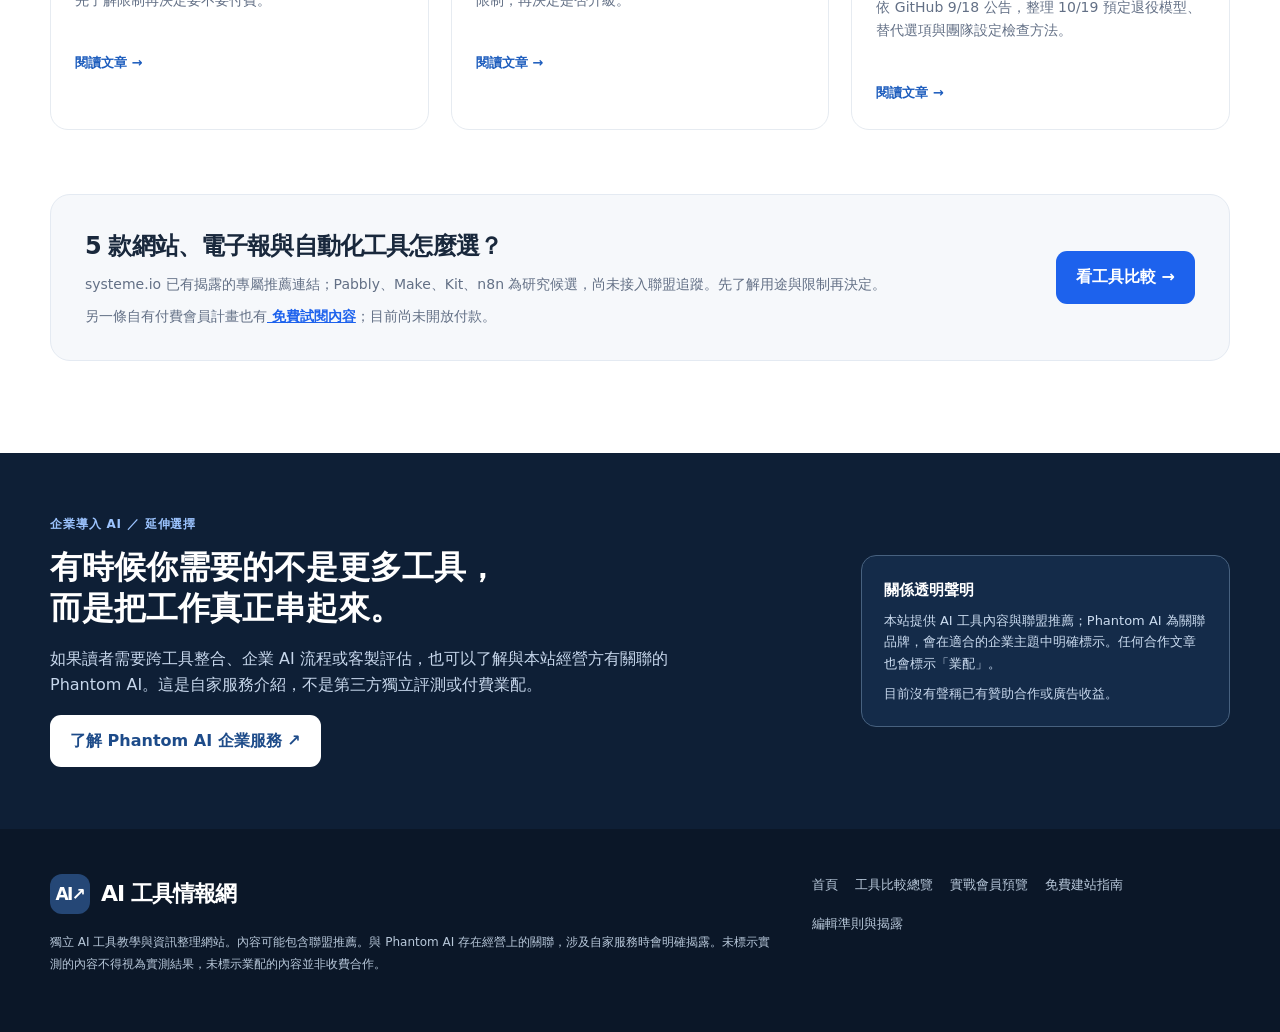
==== commit 0f697a41: "editorial: add one Copilot guide card to existing homepage" ====
--- a/index.html
+++ b/index.html
@@ -1,4 +1,4 @@
 <!doctype html><html lang="zh-Hant"><head><link rel="canonical" href="https://zxcv037614.github.io/free-website-starter-guide/"><meta charset="UTF-8"><meta name="viewport" content="width=device-width, initial-scale=1"><meta name="robots" content="index,follow"><title>AI 工具情報網｜AI 工具分析、免費教學與企業應用</title><meta name="description" content="AI 工具情報網提供繁體中文 AI 工具整理、免費教學與企業 AI 應用指南，幫你了解功能限制、比較實用工具，找到適合自己的 AI 解決方案。"><link rel="stylesheet" href="./style.css"></head><body><div class="topstripe"></div><header class="masthead"><div class="container masthead-inner"><a class="logo" href="./index.html"><span class="logo-mark">AI<span style="font-size:10px">↗</span></span>AI 工具<em>情報網</em><span class="site-subtitle">｜ 用得懂的 AI 科技媒體</span></a><nav class="mast-nav" aria-label="主選單"><a href="./tools/">工具比較</a><a href="./index.html#reading">免費教學</a><a href="./index.html#reading">企業 AI</a><a href="./members/">實戰會員</a><a href="./index.html#about">關於本站</a></nav><button class="menu-toggle" id="navToggle" type="button" aria-expanded="false" aria-controls="mobileNav" aria-label="開啟選單">☰</button></div><nav class="mobile-nav" id="mobileNav" hidden><a href="./tools/">工具總覽</a><a href="./index.html#reading">免費教學</a><a href="./index.html#reading">企業 AI</a><a href="./members/">實戰會員</a><a href="./index.html#about">關於本站</a></nav></header><main><div class="container"><div class="topline"><div class="micro"><span>專注 AI 的獨立內容站</span> ／ 工具、教學與企業應用</div><small>AI 工具整理・免費教學・企業應用</small></div><section class="hero" aria-label="重點文章"><article class="hero-main"><div class="category light"><span class="dot"></span> 本週入門精選</div><h1>每天都有新 AI。<br>重要的是，你真正用得上哪一個？</h1><p>看得懂的 AI 工具分析、免費教學與導入指南。先研究需求，再決定要不要花錢。</p><a class="action-link" href="articles/choose-ai-tool.html">先讀 AI 工具選擇指南 <span aria-hidden="true">↗</span></a></article><div class="hero-aside"><article class="small-spot spot-lav"><div class="category">免費建站</div><a href="guide.html"><h2>零程式入門：<br>免費架出第一個網站</h2></a><p>延續原本 systeme.io 教學與聯盟分潤</p></article><article class="small-spot spot-green"><div class="category">企業 AI</div><a href="articles/business-ai.html"><h2>小公司用 AI，<br>應該從哪件事開始？</h2></a><p>不用先採購昂貴系統，先找可驗證的工作</p></article></div></section></div>
-<section class="section" id="reading"><div class="container"><div class="section-head"><div><div class="section-top">EDITOR'S PICKS ／ 編輯精選</div><h2>最新整理與入門文章</h2><p>沒有假新聞、假實測和假數據。每篇清楚標示內容性質。</p></div><div class="filterbar" aria-label="內容分類"><button class="active" type="button" data-filter="all">全部</button><button type="button" data-filter="review">工具評測</button><button type="button" data-filter="tutorial">免費教學</button><button type="button" data-filter="business">企業應用</button></div></div><div class="article-grid"><article class="article-card" data-cat="review"><div class="card-art blue"><span class="art-label">免費建站</span><span class="art-number">01</span></div><div class="article-copy"><div class="meta">已公開內容 · 約 4 分鐘閱讀</div><h3><a href="guide.html">免費建站工具入門：systeme.io 免費方案怎麼用？</a></h3><p>理解工具特色、限制和適合對象，先用免費版建立第一個介紹頁。</p><a class="readmore" href="guide.html">閱讀文章 →</a></div></article><article class="article-card" data-cat="tutorial"><div class="card-art paper"><span class="art-label">工具選擇</span><span class="art-number">02</span></div><div class="article-copy"><div class="meta">資訊整理・非實測 · 約 4 分鐘閱讀</div><h3><a href="articles/choose-ai-tool.html">AI 工具怎麼挑？新手先看這 5 個問題</a></h3><p>價格不是唯一標準；資料保護、輸出品質和取消訂閱方式都要看。</p><a class="readmore" href="articles/choose-ai-tool.html">閱讀文章 →</a></div></article><article class="article-card" data-cat="business"><div class="card-art mint"><span class="art-label">企業應用</span><span class="art-number">03</span></div><div class="article-copy"><div class="meta">商業流程指南 · 約 4 分鐘閱讀</div><h3><a href="articles/business-ai.html">小公司導入 AI，先從哪個工作開始？</a></h3><p>比起追最新模型，先找到重複、可衡量、能安全驗證的工作。</p><a class="readmore" href="articles/business-ai.html">閱讀文章 →</a></div></article><article class="article-card" data-cat="review"><div class="card-art paper"><span class="art-label">AI 簡報</span><span class="art-number">04</span></div><div class="article-copy"><div class="meta">官方資訊整理・非實測 · 約 5 分鐘閱讀</div><h3><a href="articles/ai-slides-free-gamma-canva.html">免費 AI 簡報工具怎麼選？Gamma、Canva 功能與限制</a></h3><p>一次比較免費 AI 額度、簡報匯出方式與適合對象，先了解限制再決定要不要付費。</p><a class="readmore" href="articles/ai-slides-free-gamma-canva.html">閱讀文章 →</a></div></article><article class="article-card" data-cat="tutorial"><div class="card-art paper"><span class="art-label">免費建站</span><span class="art-number">05</span></div><div class="article-copy"><div class="meta">官方資料整理・非實測 · 約 5 分鐘閱讀</div><h3><a href="articles/systeme-io-free-plan-selling-limits-2026.html">systeme.io 免費版能賣東西嗎？銷售上限與功能解析</a></h3><p>先了解免費額度、US$10,000 累計銷售門檻與付款限制，再決定是否升級。</p><a class="readmore" href="articles/systeme-io-free-plan-selling-limits-2026.html">閱讀文章 →</a></div></article></div><div class="media-strip"><div><h2>5 款網站、電子報與自動化工具怎麼選？</h2><p>systeme.io 已有揭露的專屬推薦連結；Pabbly、Make、Kit、n8n 為研究候選，尚未接入聯盟追蹤。先了解用途與限制再決定。</p><p style="margin-top:9px">另一條自有付費會員計畫也有<a href="./members/" style="color:#1d62ed;font-weight:750"> 免費試閱內容</a>；目前尚未開放付款。</p></div><a class="cta" href="./tools/">看工具比較 →</a></div></div></section>
+<section class="section" id="reading"><div class="container"><div class="section-head"><div><div class="section-top">EDITOR'S PICKS ／ 編輯精選</div><h2>最新整理與入門文章</h2><p>沒有假新聞、假實測和假數據。每篇清楚標示內容性質。</p></div><div class="filterbar" aria-label="內容分類"><button class="active" type="button" data-filter="all">全部</button><button type="button" data-filter="review">工具評測</button><button type="button" data-filter="tutorial">免費教學</button><button type="button" data-filter="business">企業應用</button></div></div><div class="article-grid"><article class="article-card" data-cat="review"><div class="card-art blue"><span class="art-label">免費建站</span><span class="art-number">01</span></div><div class="article-copy"><div class="meta">已公開內容 · 約 4 分鐘閱讀</div><h3><a href="guide.html">免費建站工具入門：systeme.io 免費方案怎麼用？</a></h3><p>理解工具特色、限制和適合對象，先用免費版建立第一個介紹頁。</p><a class="readmore" href="guide.html">閱讀文章 →</a></div></article><article class="article-card" data-cat="tutorial"><div class="card-art paper"><span class="art-label">工具選擇</span><span class="art-number">02</span></div><div class="article-copy"><div class="meta">資訊整理・非實測 · 約 4 分鐘閱讀</div><h3><a href="articles/choose-ai-tool.html">AI 工具怎麼挑？新手先看這 5 個問題</a></h3><p>價格不是唯一標準；資料保護、輸出品質和取消訂閱方式都要看。</p><a class="readmore" href="articles/choose-ai-tool.html">閱讀文章 →</a></div></article><article class="article-card" data-cat="business"><div class="card-art mint"><span class="art-label">企業應用</span><span class="art-number">03</span></div><div class="article-copy"><div class="meta">商業流程指南 · 約 4 分鐘閱讀</div><h3><a href="articles/business-ai.html">小公司導入 AI，先從哪個工作開始？</a></h3><p>比起追最新模型，先找到重複、可衡量、能安全驗證的工作。</p><a class="readmore" href="articles/business-ai.html">閱讀文章 →</a></div></article><article class="article-card" data-cat="review"><div class="card-art paper"><span class="art-label">AI 簡報</span><span class="art-number">04</span></div><div class="article-copy"><div class="meta">官方資訊整理・非實測 · 約 5 分鐘閱讀</div><h3><a href="articles/ai-slides-free-gamma-canva.html">免費 AI 簡報工具怎麼選？Gamma、Canva 功能與限制</a></h3><p>一次比較免費 AI 額度、簡報匯出方式與適合對象，先了解限制再決定要不要付費。</p><a class="readmore" href="articles/ai-slides-free-gamma-canva.html">閱讀文章 →</a></div></article><article class="article-card" data-cat="tutorial"><div class="card-art paper"><span class="art-label">免費建站</span><span class="art-number">05</span></div><div class="article-copy"><div class="meta">官方資料整理・非實測 · 約 5 分鐘閱讀</div><h3><a href="articles/systeme-io-free-plan-selling-limits-2026.html">systeme.io 免費版能賣東西嗎？銷售上限與功能解析</a></h3><p>先了解免費額度、US$10,000 累計銷售門檻與付款限制，再決定是否升級。</p><a class="readmore" href="articles/systeme-io-free-plan-selling-limits-2026.html">閱讀文章 →</a></div></article><article class="article-card" data-cat="tutorial"><div class="card-art paper"><span class="art-label">Copilot 模型變動</span><span class="art-number">06</span></div><div class="article-copy"><div class="meta">官方公告整理・非實測 · 2026/10/20 查證</div><h3><a href="articles/github-copilot-model-retirement-2026-10.html">GitHub Copilot 六款模型退役：GPT、Gemini、Grok 怎麼更換？</a></h3><p>依 GitHub 9/18 公告，整理 10/19 預定退役模型、替代選項與團隊設定檢查方法。</p><a class="readmore" href="articles/github-copilot-model-retirement-2026-10.html">閱讀文章 →</a></div></article></div><div class="media-strip"><div><h2>5 款網站、電子報與自動化工具怎麼選？</h2><p>systeme.io 已有揭露的專屬推薦連結；Pabbly、Make、Kit、n8n 為研究候選，尚未接入聯盟追蹤。先了解用途與限制再決定。</p><p style="margin-top:9px">另一條自有付費會員計畫也有<a href="./members/" style="color:#1d62ed;font-weight:750"> 免費試閱內容</a>；目前尚未開放付款。</p></div><a class="cta" href="./tools/">看工具比較 →</a></div></div></section>
 <section class="enterprise"><div class="container enterprise-inner"><div><div class="section-top tag">企業導入 AI ／ 延伸選擇</div><h2>有時候你需要的不是更多工具，<br>而是把工作真正串起來。</h2><p>如果讀者需要跨工具整合、企業 AI 流程或客製評估，也可以了解與本站經營方有關聯的 Phantom AI。這是自家服務介紹，不是第三方獨立評測或付費業配。</p><a class="cta" href="https://phantom-ai.tw/" target="_blank" rel="noopener noreferrer">了解 Phantom AI 企業服務 ↗</a></div><aside class="note-box"><strong>關係透明聲明</strong>本站提供 AI 工具內容與聯盟推薦；Phantom AI 為關聯品牌，會在適合的企業主題中明確標示。任何合作文章也會標示「業配」。<p style="margin:9px 0 0">目前沒有聲稱已有贊助合作或廣告收益。</p></aside></div></section>
 </main><script>document.querySelectorAll('[data-filter]').forEach(b=>b.addEventListener('click',()=>{document.querySelectorAll('[data-filter]').forEach(x=>x.classList.toggle('active',x===b));document.querySelectorAll('.article-card').forEach(c=>c.hidden=!(b.dataset.filter==='all'||c.dataset.cat===b.dataset.filter));}));</script><footer id="about"><div class="container footergrid"><div><a class="logo" href="./index.html" style="color:#fff"><span class="logo-mark" style="background:#254776">AI↗</span>AI 工具情報網</a><p class="fineprint">獨立 AI 工具教學與資訊整理網站。內容可能包含聯盟推薦。與 Phantom AI 存在經營上的關聯，涉及自家服務時會明確揭露。未標示實測的內容不得視為實測結果，未標示業配的內容並非收費合作。</p></div><div class="footer-links"><a href="./index.html">首頁</a><a href="./tools/">工具比較總覽</a><a href="./members/">實戰會員預覽</a><a href="./guide.html">免費建站指南</a><a href="./about.html">編輯準則與揭露</a></div></div></footer><script>document.getElementById('navToggle')?.addEventListener('click',()=>{let el=document.getElementById('mobileNav'),b=document.getElementById('navToggle');el.hidden=!el.hidden;b.setAttribute('aria-expanded',String(!el.hidden));});</script></body></html>
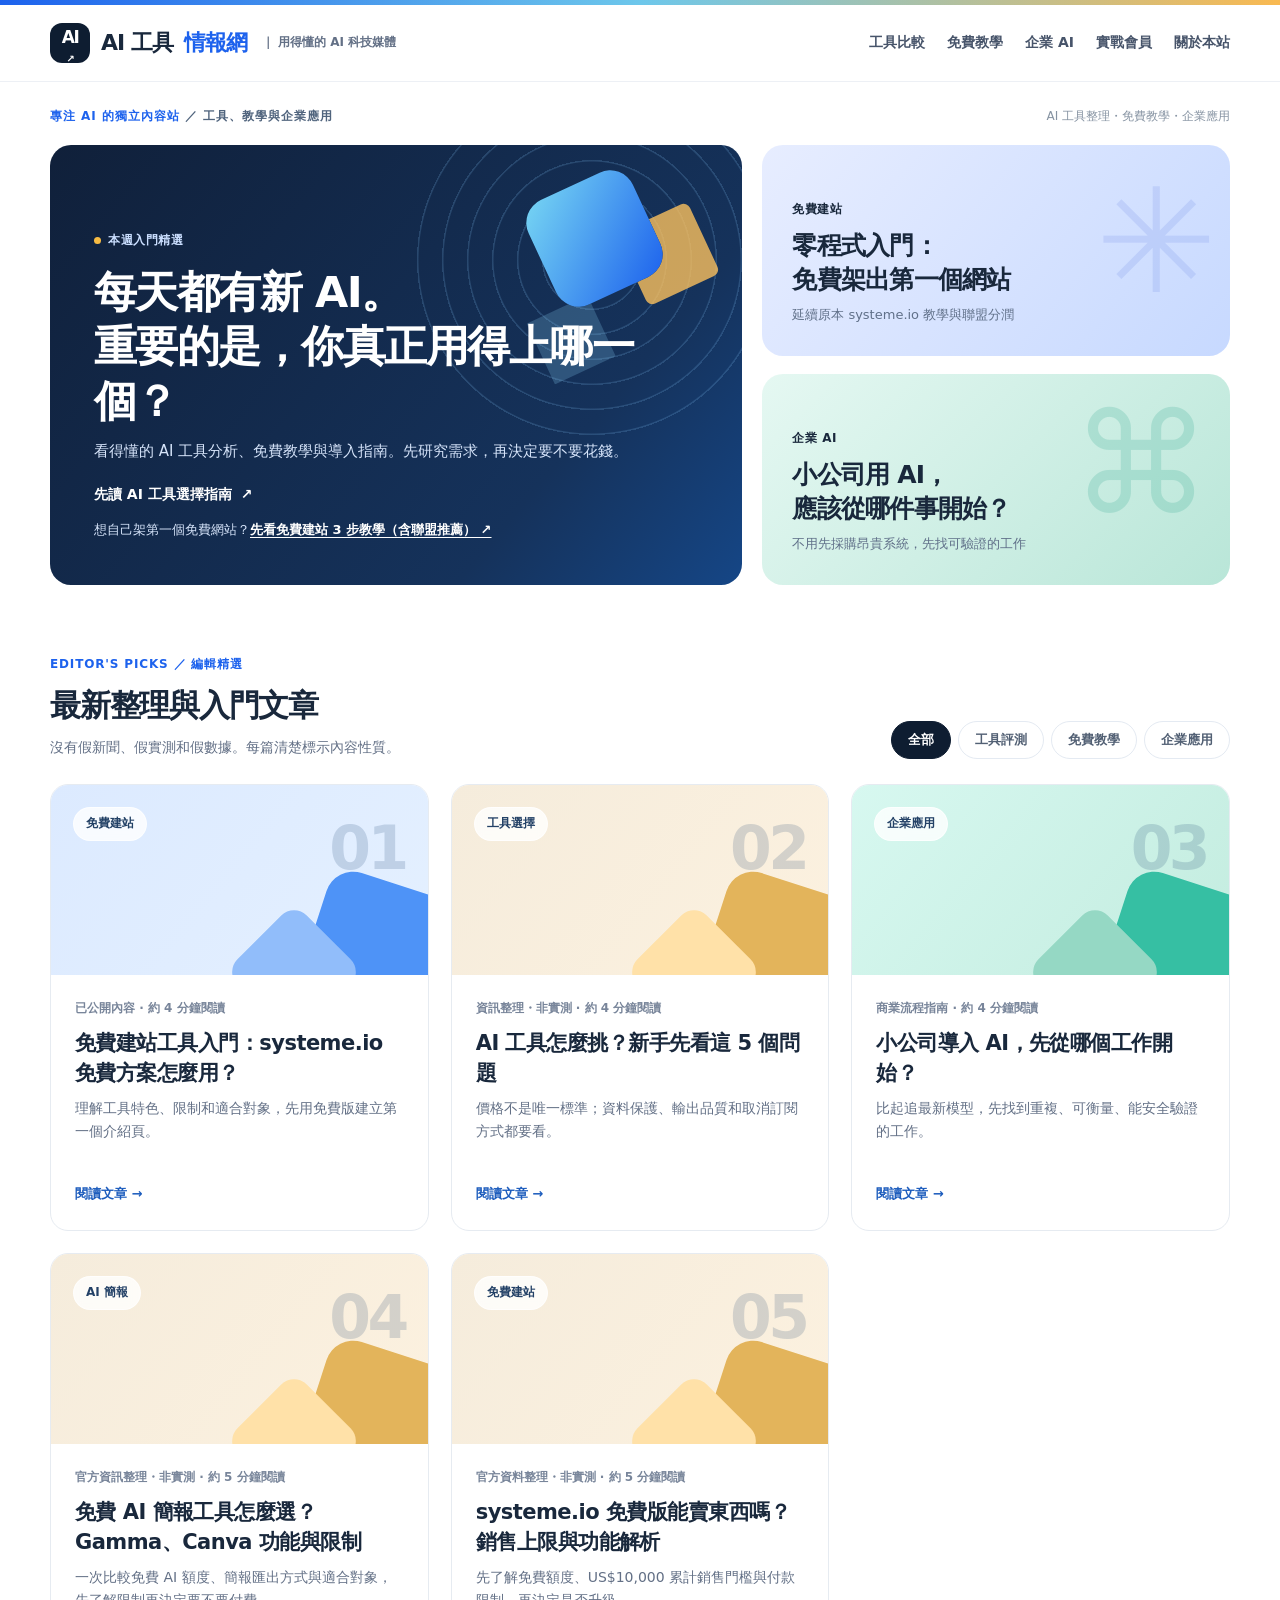
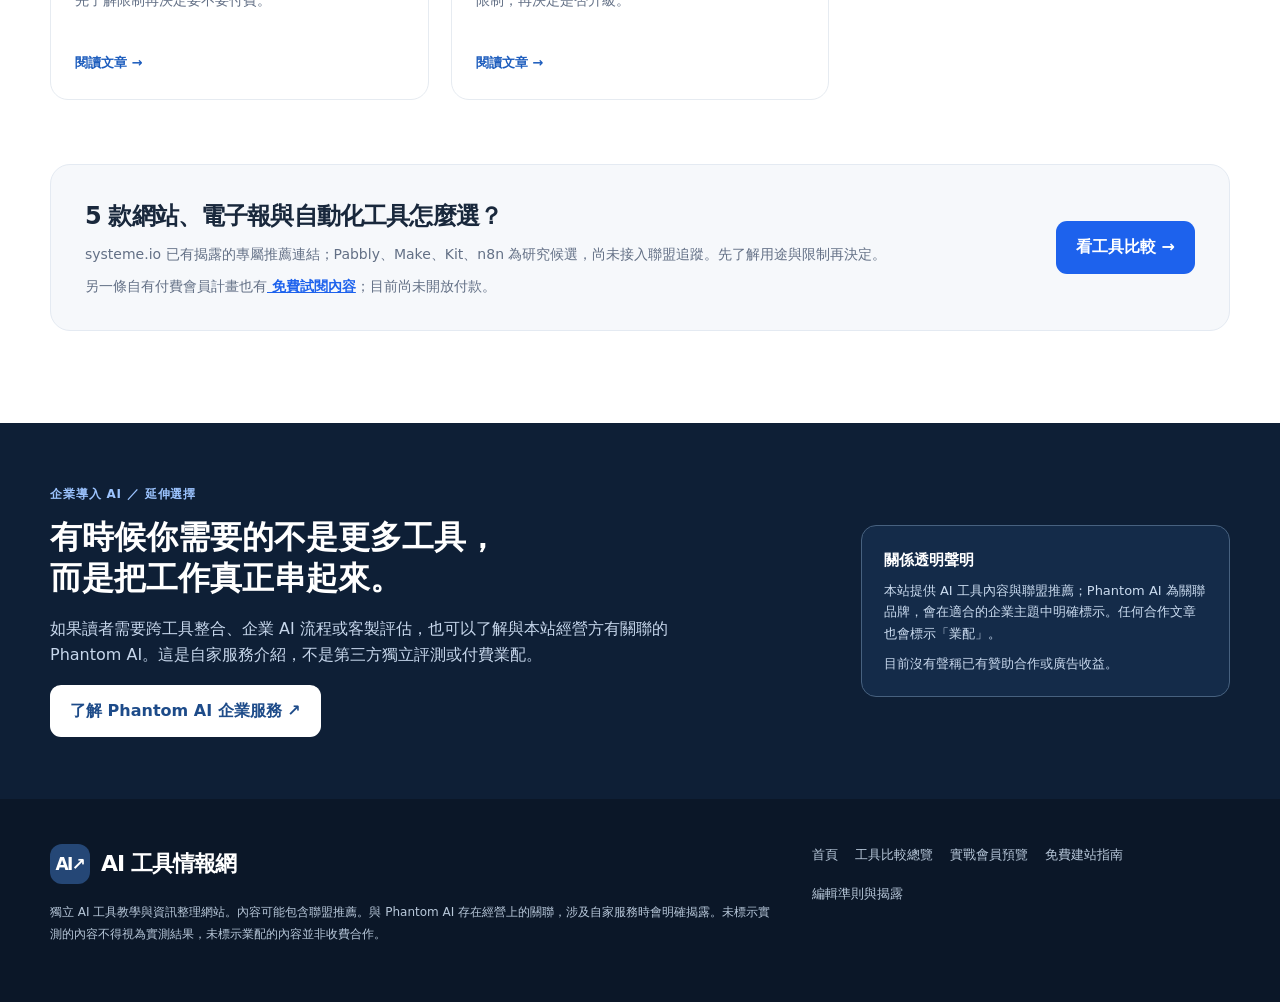
==== commit f24c0146: "feat(conversion): surface existing free-site affiliate guide on homepage" ====
--- a/index.html
+++ b/index.html
@@ -1,4 +1,4 @@
-<!doctype html><html lang="zh-Hant"><head><link rel="canonical" href="https://zxcv037614.github.io/free-website-starter-guide/"><meta charset="UTF-8"><meta name="viewport" content="width=device-width, initial-scale=1"><meta name="robots" content="index,follow"><title>AI 工具情報網｜AI 工具分析、免費教學與企業應用</title><meta name="description" content="AI 工具情報網提供繁體中文 AI 工具整理、免費教學與企業 AI 應用指南，幫你了解功能限制、比較實用工具，找到適合自己的 AI 解決方案。"><link rel="stylesheet" href="./style.css"></head><body><div class="topstripe"></div><header class="masthead"><div class="container masthead-inner"><a class="logo" href="./index.html"><span class="logo-mark">AI<span style="font-size:10px">↗</span></span>AI 工具<em>情報網</em><span class="site-subtitle">｜ 用得懂的 AI 科技媒體</span></a><nav class="mast-nav" aria-label="主選單"><a href="./tools/">工具比較</a><a href="./index.html#reading">免費教學</a><a href="./index.html#reading">企業 AI</a><a href="./members/">實戰會員</a><a href="./index.html#about">關於本站</a></nav><button class="menu-toggle" id="navToggle" type="button" aria-expanded="false" aria-controls="mobileNav" aria-label="開啟選單">☰</button></div><nav class="mobile-nav" id="mobileNav" hidden><a href="./tools/">工具總覽</a><a href="./index.html#reading">免費教學</a><a href="./index.html#reading">企業 AI</a><a href="./members/">實戰會員</a><a href="./index.html#about">關於本站</a></nav></header><main><div class="container"><div class="topline"><div class="micro"><span>專注 AI 的獨立內容站</span> ／ 工具、教學與企業應用</div><small>AI 工具整理・免費教學・企業應用</small></div><section class="hero" aria-label="重點文章"><article class="hero-main"><div class="category light"><span class="dot"></span> 本週入門精選</div><h1>每天都有新 AI。<br>重要的是，你真正用得上哪一個？</h1><p>看得懂的 AI 工具分析、免費教學與導入指南。先研究需求，再決定要不要花錢。</p><a class="action-link" href="articles/choose-ai-tool.html">先讀 AI 工具選擇指南 <span aria-hidden="true">↗</span></a></article><div class="hero-aside"><article class="small-spot spot-lav"><div class="category">免費建站</div><a href="guide.html"><h2>零程式入門：<br>免費架出第一個網站</h2></a><p>延續原本 systeme.io 教學與聯盟分潤</p></article><article class="small-spot spot-green"><div class="category">企業 AI</div><a href="articles/business-ai.html"><h2>小公司用 AI，<br>應該從哪件事開始？</h2></a><p>不用先採購昂貴系統，先找可驗證的工作</p></article></div></section></div>
-<section class="section" id="reading"><div class="container"><div class="section-head"><div><div class="section-top">EDITOR'S PICKS ／ 編輯精選</div><h2>最新整理與入門文章</h2><p>沒有假新聞、假實測和假數據。每篇清楚標示內容性質。</p></div><div class="filterbar" aria-label="內容分類"><button class="active" type="button" data-filter="all">全部</button><button type="button" data-filter="review">工具評測</button><button type="button" data-filter="tutorial">免費教學</button><button type="button" data-filter="business">企業應用</button></div></div><div class="article-grid"><article class="article-card" data-cat="review"><div class="card-art blue"><span class="art-label">免費建站</span><span class="art-number">01</span></div><div class="article-copy"><div class="meta">已公開內容 · 約 4 分鐘閱讀</div><h3><a href="guide.html">免費建站工具入門：systeme.io 免費方案怎麼用？</a></h3><p>理解工具特色、限制和適合對象，先用免費版建立第一個介紹頁。</p><a class="readmore" href="guide.html">閱讀文章 →</a></div></article><article class="article-card" data-cat="tutorial"><div class="card-art paper"><span class="art-label">工具選擇</span><span class="art-number">02</span></div><div class="article-copy"><div class="meta">資訊整理・非實測 · 約 4 分鐘閱讀</div><h3><a href="articles/choose-ai-tool.html">AI 工具怎麼挑？新手先看這 5 個問題</a></h3><p>價格不是唯一標準；資料保護、輸出品質和取消訂閱方式都要看。</p><a class="readmore" href="articles/choose-ai-tool.html">閱讀文章 →</a></div></article><article class="article-card" data-cat="business"><div class="card-art mint"><span class="art-label">企業應用</span><span class="art-number">03</span></div><div class="article-copy"><div class="meta">商業流程指南 · 約 4 分鐘閱讀</div><h3><a href="articles/business-ai.html">小公司導入 AI，先從哪個工作開始？</a></h3><p>比起追最新模型，先找到重複、可衡量、能安全驗證的工作。</p><a class="readmore" href="articles/business-ai.html">閱讀文章 →</a></div></article><article class="article-card" data-cat="review"><div class="card-art paper"><span class="art-label">AI 簡報</span><span class="art-number">04</span></div><div class="article-copy"><div class="meta">官方資訊整理・非實測 · 約 5 分鐘閱讀</div><h3><a href="articles/ai-slides-free-gamma-canva.html">免費 AI 簡報工具怎麼選？Gamma、Canva 功能與限制</a></h3><p>一次比較免費 AI 額度、簡報匯出方式與適合對象，先了解限制再決定要不要付費。</p><a class="readmore" href="articles/ai-slides-free-gamma-canva.html">閱讀文章 →</a></div></article><article class="article-card" data-cat="tutorial"><div class="card-art paper"><span class="art-label">免費建站</span><span class="art-number">05</span></div><div class="article-copy"><div class="meta">官方資料整理・非實測 · 約 5 分鐘閱讀</div><h3><a href="articles/systeme-io-free-plan-selling-limits-2026.html">systeme.io 免費版能賣東西嗎？銷售上限與功能解析</a></h3><p>先了解免費額度、US$10,000 累計銷售門檻與付款限制，再決定是否升級。</p><a class="readmore" href="articles/systeme-io-free-plan-selling-limits-2026.html">閱讀文章 →</a></div></article><article class="article-card" data-cat="tutorial"><div class="card-art paper"><span class="art-label">Copilot 模型變動</span><span class="art-number">06</span></div><div class="article-copy"><div class="meta">官方公告整理・非實測 · 2026/10/20 查證</div><h3><a href="articles/github-copilot-model-retirement-2026-10.html">GitHub Copilot 六款模型退役：GPT、Gemini、Grok 怎麼更換？</a></h3><p>依 GitHub 9/18 公告，整理 10/19 預定退役模型、替代選項與團隊設定檢查方法。</p><a class="readmore" href="articles/github-copilot-model-retirement-2026-10.html">閱讀文章 →</a></div></article></div><div class="media-strip"><div><h2>5 款網站、電子報與自動化工具怎麼選？</h2><p>systeme.io 已有揭露的專屬推薦連結；Pabbly、Make、Kit、n8n 為研究候選，尚未接入聯盟追蹤。先了解用途與限制再決定。</p><p style="margin-top:9px">另一條自有付費會員計畫也有<a href="./members/" style="color:#1d62ed;font-weight:750"> 免費試閱內容</a>；目前尚未開放付款。</p></div><a class="cta" href="./tools/">看工具比較 →</a></div></div></section>
+<!doctype html><html lang="zh-Hant"><head><link rel="canonical" href="https://zxcv037614.github.io/free-website-starter-guide/"><meta charset="UTF-8"><meta name="viewport" content="width=device-width, initial-scale=1"><meta name="robots" content="index,follow"><title>AI 工具情報網｜AI 工具分析、免費教學與企業應用</title><meta name="description" content="AI 工具情報網提供繁體中文 AI 工具整理、免費教學與企業 AI 應用指南，幫你了解功能限制、比較實用工具，找到適合自己的 AI 解決方案。"><link rel="stylesheet" href="./style.css"></head><body><div class="topstripe"></div><header class="masthead"><div class="container masthead-inner"><a class="logo" href="./index.html"><span class="logo-mark">AI<span style="font-size:10px">↗</span></span>AI 工具<em>情報網</em><span class="site-subtitle">｜ 用得懂的 AI 科技媒體</span></a><nav class="mast-nav" aria-label="主選單"><a href="./tools/">工具比較</a><a href="./index.html#reading">免費教學</a><a href="./index.html#reading">企業 AI</a><a href="./members/">實戰會員</a><a href="./index.html#about">關於本站</a></nav><button class="menu-toggle" id="navToggle" type="button" aria-expanded="false" aria-controls="mobileNav" aria-label="開啟選單">☰</button></div><nav class="mobile-nav" id="mobileNav" hidden><a href="./tools/">工具總覽</a><a href="./index.html#reading">免費教學</a><a href="./index.html#reading">企業 AI</a><a href="./members/">實戰會員</a><a href="./index.html#about">關於本站</a></nav></header><main><div class="container"><div class="topline"><div class="micro"><span>專注 AI 的獨立內容站</span> ／ 工具、教學與企業應用</div><small>AI 工具整理・免費教學・企業應用</small></div><section class="hero" aria-label="重點文章"><article class="hero-main"><div class="category light"><span class="dot"></span> 本週入門精選</div><h1>每天都有新 AI。<br>重要的是，你真正用得上哪一個？</h1><p>看得懂的 AI 工具分析、免費教學與導入指南。先研究需求，再決定要不要花錢。</p><a class="action-link" href="articles/choose-ai-tool.html">先讀 AI 工具選擇指南 <span aria-hidden="true">↗</span></a><p style="margin:13px 0 0;font-size:13px;color:#d6e4fa">想自己架第一個免費網站？<a href="guide.html" style="color:white;font-weight:800;text-underline-offset:3px">先看免費建站 3 步教學（含聯盟推薦） ↗</a></p></article><div class="hero-aside"><article class="small-spot spot-lav"><div class="category">免費建站</div><a href="guide.html"><h2>零程式入門：<br>免費架出第一個網站</h2></a><p>延續原本 systeme.io 教學與聯盟分潤</p></article><article class="small-spot spot-green"><div class="category">企業 AI</div><a href="articles/business-ai.html"><h2>小公司用 AI，<br>應該從哪件事開始？</h2></a><p>不用先採購昂貴系統，先找可驗證的工作</p></article></div></section></div>
+<section class="section" id="reading"><div class="container"><div class="section-head"><div><div class="section-top">EDITOR'S PICKS ／ 編輯精選</div><h2>最新整理與入門文章</h2><p>沒有假新聞、假實測和假數據。每篇清楚標示內容性質。</p></div><div class="filterbar" aria-label="內容分類"><button class="active" type="button" data-filter="all">全部</button><button type="button" data-filter="review">工具評測</button><button type="button" data-filter="tutorial">免費教學</button><button type="button" data-filter="business">企業應用</button></div></div><div class="article-grid"><article class="article-card" data-cat="review"><div class="card-art blue"><span class="art-label">免費建站</span><span class="art-number">01</span></div><div class="article-copy"><div class="meta">已公開內容 · 約 4 分鐘閱讀</div><h3><a href="guide.html">免費建站工具入門：systeme.io 免費方案怎麼用？</a></h3><p>理解工具特色、限制和適合對象，先用免費版建立第一個介紹頁。</p><a class="readmore" href="guide.html">閱讀文章 →</a></div></article><article class="article-card" data-cat="tutorial"><div class="card-art paper"><span class="art-label">工具選擇</span><span class="art-number">02</span></div><div class="article-copy"><div class="meta">資訊整理・非實測 · 約 4 分鐘閱讀</div><h3><a href="articles/choose-ai-tool.html">AI 工具怎麼挑？新手先看這 5 個問題</a></h3><p>價格不是唯一標準；資料保護、輸出品質和取消訂閱方式都要看。</p><a class="readmore" href="articles/choose-ai-tool.html">閱讀文章 →</a></div></article><article class="article-card" data-cat="business"><div class="card-art mint"><span class="art-label">企業應用</span><span class="art-number">03</span></div><div class="article-copy"><div class="meta">商業流程指南 · 約 4 分鐘閱讀</div><h3><a href="articles/business-ai.html">小公司導入 AI，先從哪個工作開始？</a></h3><p>比起追最新模型，先找到重複、可衡量、能安全驗證的工作。</p><a class="readmore" href="articles/business-ai.html">閱讀文章 →</a></div></article><article class="article-card" data-cat="review"><div class="card-art paper"><span class="art-label">AI 簡報</span><span class="art-number">04</span></div><div class="article-copy"><div class="meta">官方資訊整理・非實測 · 約 5 分鐘閱讀</div><h3><a href="articles/ai-slides-free-gamma-canva.html">免費 AI 簡報工具怎麼選？Gamma、Canva 功能與限制</a></h3><p>一次比較免費 AI 額度、簡報匯出方式與適合對象，先了解限制再決定要不要付費。</p><a class="readmore" href="articles/ai-slides-free-gamma-canva.html">閱讀文章 →</a></div></article><article class="article-card" data-cat="tutorial"><div class="card-art paper"><span class="art-label">免費建站</span><span class="art-number">05</span></div><div class="article-copy"><div class="meta">官方資料整理・非實測 · 約 5 分鐘閱讀</div><h3><a href="articles/systeme-io-free-plan-selling-limits-2026.html">systeme.io 免費版能賣東西嗎？銷售上限與功能解析</a></h3><p>先了解免費額度、US$10,000 累計銷售門檻與付款限制，再決定是否升級。</p><a class="readmore" href="articles/systeme-io-free-plan-selling-limits-2026.html">閱讀文章 →</a></div></article></div><div class="media-strip"><div><h2>5 款網站、電子報與自動化工具怎麼選？</h2><p>systeme.io 已有揭露的專屬推薦連結；Pabbly、Make、Kit、n8n 為研究候選，尚未接入聯盟追蹤。先了解用途與限制再決定。</p><p style="margin-top:9px">另一條自有付費會員計畫也有<a href="./members/" style="color:#1d62ed;font-weight:750"> 免費試閱內容</a>；目前尚未開放付款。</p></div><a class="cta" href="./tools/">看工具比較 →</a></div></div></section>
 <section class="enterprise"><div class="container enterprise-inner"><div><div class="section-top tag">企業導入 AI ／ 延伸選擇</div><h2>有時候你需要的不是更多工具，<br>而是把工作真正串起來。</h2><p>如果讀者需要跨工具整合、企業 AI 流程或客製評估，也可以了解與本站經營方有關聯的 Phantom AI。這是自家服務介紹，不是第三方獨立評測或付費業配。</p><a class="cta" href="https://phantom-ai.tw/" target="_blank" rel="noopener noreferrer">了解 Phantom AI 企業服務 ↗</a></div><aside class="note-box"><strong>關係透明聲明</strong>本站提供 AI 工具內容與聯盟推薦；Phantom AI 為關聯品牌，會在適合的企業主題中明確標示。任何合作文章也會標示「業配」。<p style="margin:9px 0 0">目前沒有聲稱已有贊助合作或廣告收益。</p></aside></div></section>
 </main><script>document.querySelectorAll('[data-filter]').forEach(b=>b.addEventListener('click',()=>{document.querySelectorAll('[data-filter]').forEach(x=>x.classList.toggle('active',x===b));document.querySelectorAll('.article-card').forEach(c=>c.hidden=!(b.dataset.filter==='all'||c.dataset.cat===b.dataset.filter));}));</script><footer id="about"><div class="container footergrid"><div><a class="logo" href="./index.html" style="color:#fff"><span class="logo-mark" style="background:#254776">AI↗</span>AI 工具情報網</a><p class="fineprint">獨立 AI 工具教學與資訊整理網站。內容可能包含聯盟推薦。與 Phantom AI 存在經營上的關聯，涉及自家服務時會明確揭露。未標示實測的內容不得視為實測結果，未標示業配的內容並非收費合作。</p></div><div class="footer-links"><a href="./index.html">首頁</a><a href="./tools/">工具比較總覽</a><a href="./members/">實戰會員預覽</a><a href="./guide.html">免費建站指南</a><a href="./about.html">編輯準則與揭露</a></div></div></footer><script>document.getElementById('navToggle')?.addEventListener('click',()=>{let el=document.getElementById('mobileNav'),b=document.getElementById('navToggle');el.hidden=!el.hidden;b.setAttribute('aria-expanded',String(!el.hidden));});</script></body></html>
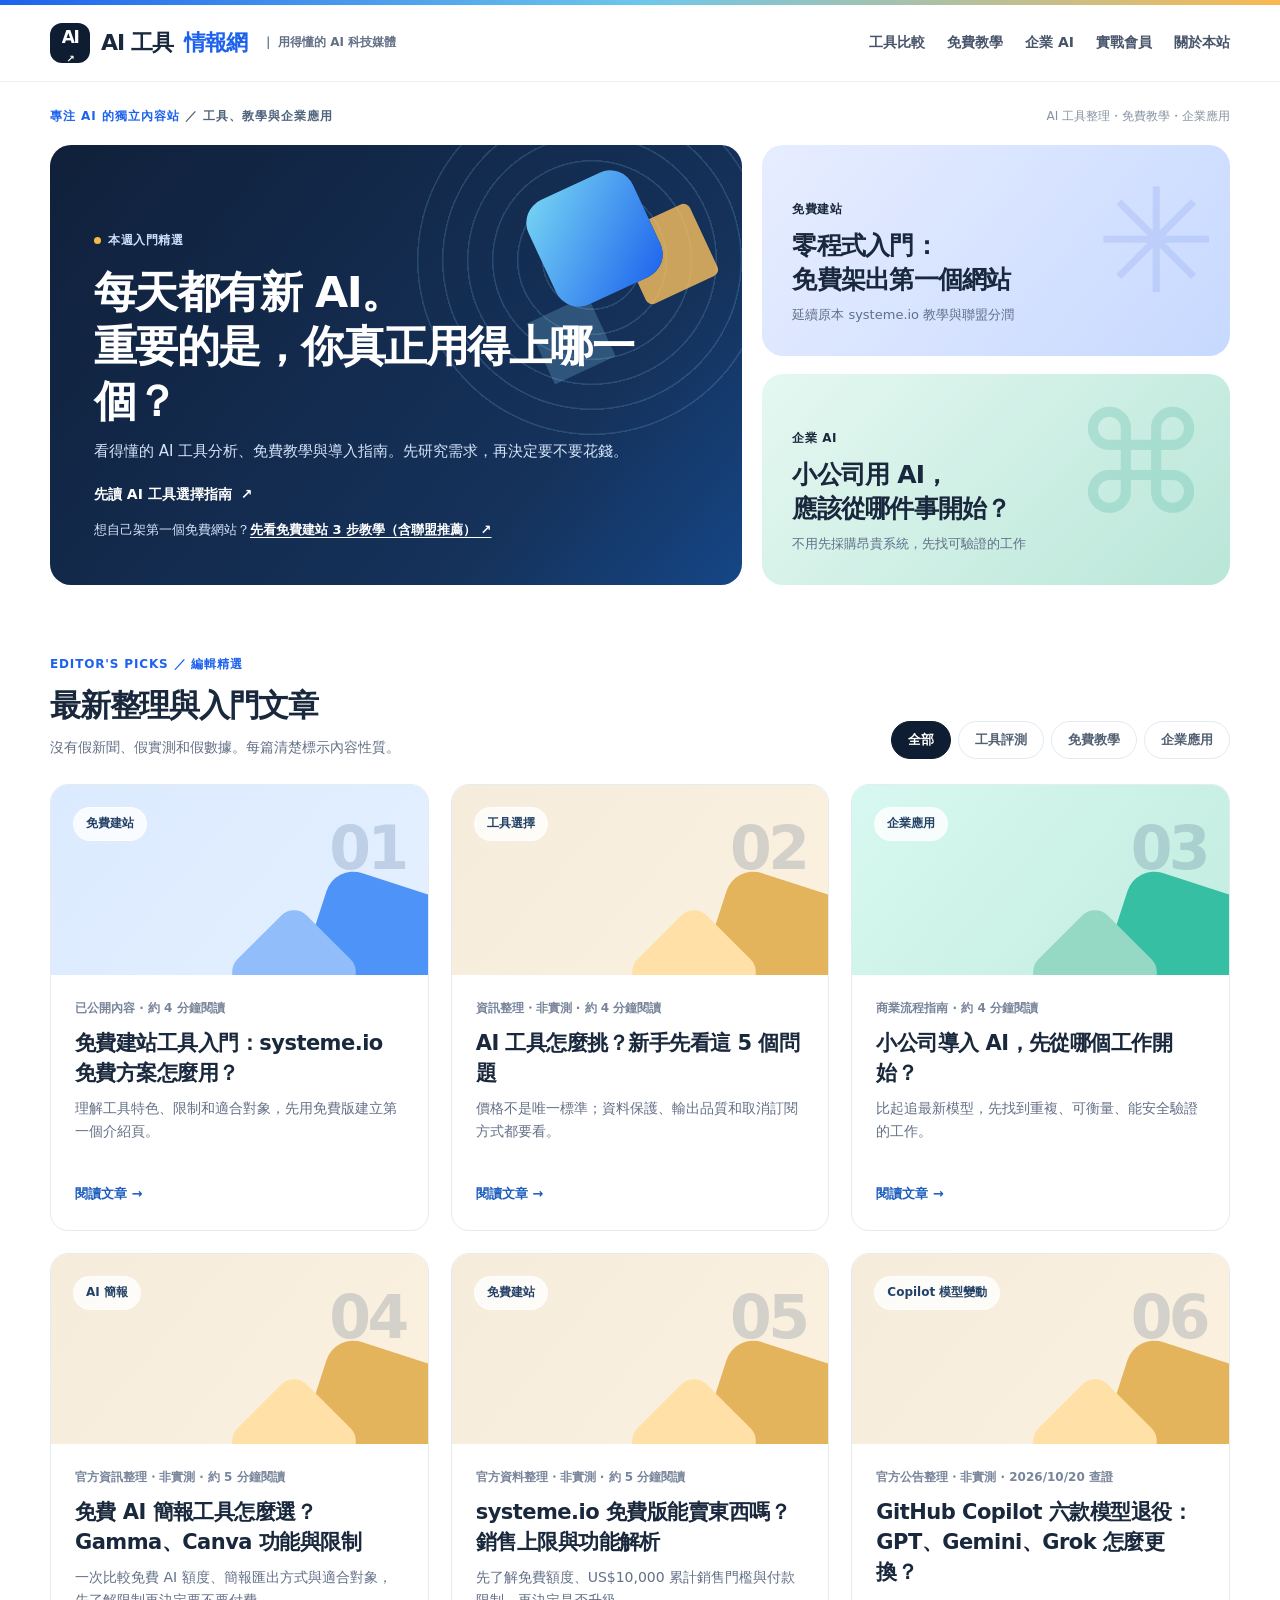
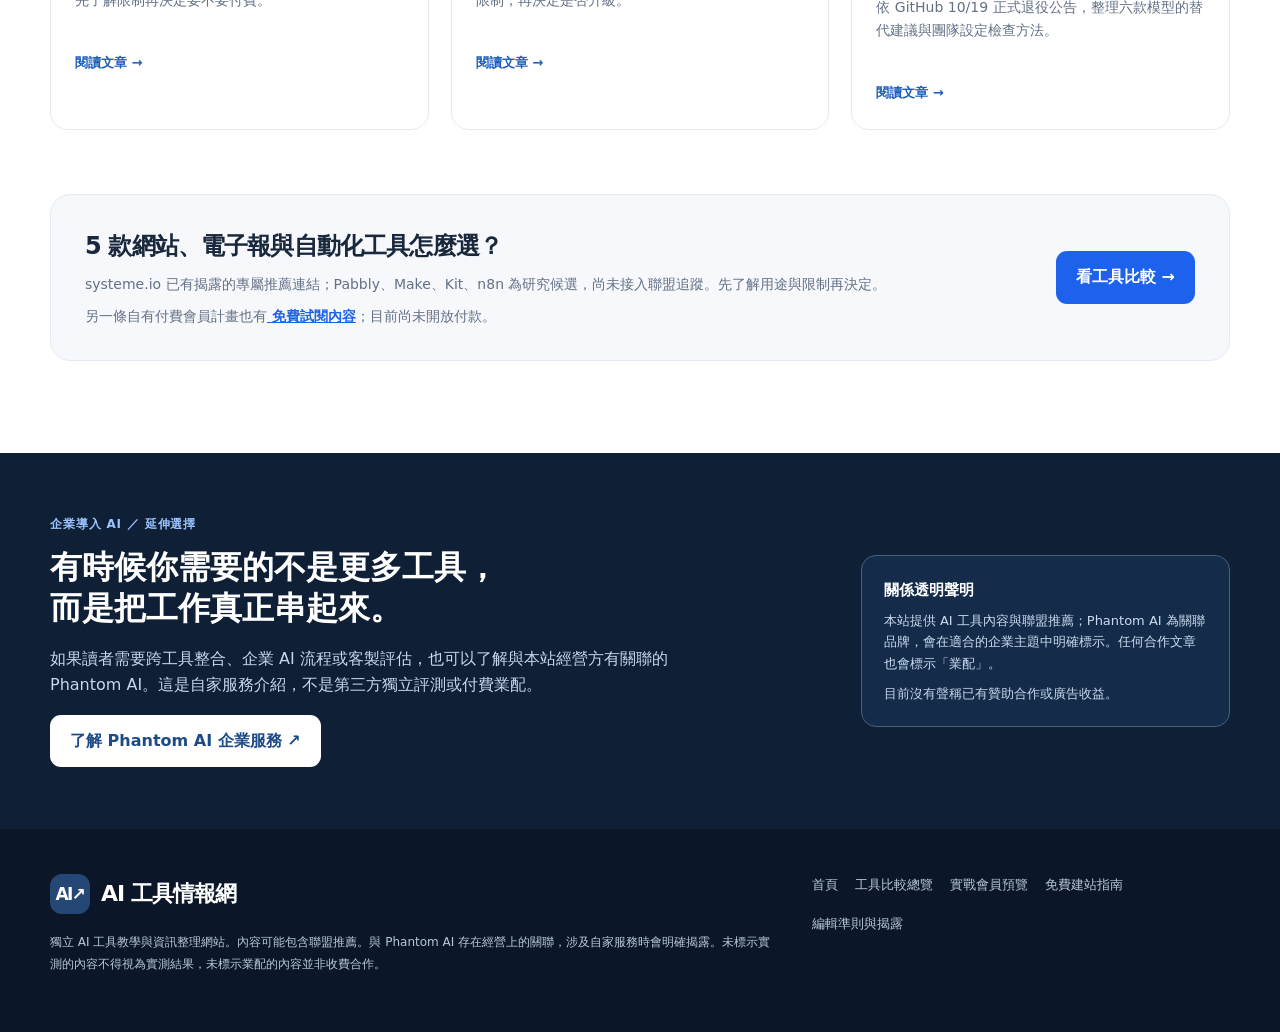
==== commit b3fc7c7a: "editorial: add one up-to-date Copilot card without changing PR4 referral CTA" ====
--- a/index.html
+++ b/index.html
@@ -1,4 +1,4 @@
 <!doctype html><html lang="zh-Hant"><head><link rel="canonical" href="https://zxcv037614.github.io/free-website-starter-guide/"><meta charset="UTF-8"><meta name="viewport" content="width=device-width, initial-scale=1"><meta name="robots" content="index,follow"><title>AI 工具情報網｜AI 工具分析、免費教學與企業應用</title><meta name="description" content="AI 工具情報網提供繁體中文 AI 工具整理、免費教學與企業 AI 應用指南，幫你了解功能限制、比較實用工具，找到適合自己的 AI 解決方案。"><link rel="stylesheet" href="./style.css"></head><body><div class="topstripe"></div><header class="masthead"><div class="container masthead-inner"><a class="logo" href="./index.html"><span class="logo-mark">AI<span style="font-size:10px">↗</span></span>AI 工具<em>情報網</em><span class="site-subtitle">｜ 用得懂的 AI 科技媒體</span></a><nav class="mast-nav" aria-label="主選單"><a href="./tools/">工具比較</a><a href="./index.html#reading">免費教學</a><a href="./index.html#reading">企業 AI</a><a href="./members/">實戰會員</a><a href="./index.html#about">關於本站</a></nav><button class="menu-toggle" id="navToggle" type="button" aria-expanded="false" aria-controls="mobileNav" aria-label="開啟選單">☰</button></div><nav class="mobile-nav" id="mobileNav" hidden><a href="./tools/">工具總覽</a><a href="./index.html#reading">免費教學</a><a href="./index.html#reading">企業 AI</a><a href="./members/">實戰會員</a><a href="./index.html#about">關於本站</a></nav></header><main><div class="container"><div class="topline"><div class="micro"><span>專注 AI 的獨立內容站</span> ／ 工具、教學與企業應用</div><small>AI 工具整理・免費教學・企業應用</small></div><section class="hero" aria-label="重點文章"><article class="hero-main"><div class="category light"><span class="dot"></span> 本週入門精選</div><h1>每天都有新 AI。<br>重要的是，你真正用得上哪一個？</h1><p>看得懂的 AI 工具分析、免費教學與導入指南。先研究需求，再決定要不要花錢。</p><a class="action-link" href="articles/choose-ai-tool.html">先讀 AI 工具選擇指南 <span aria-hidden="true">↗</span></a><p style="margin:13px 0 0;font-size:13px;color:#d6e4fa">想自己架第一個免費網站？<a href="guide.html" style="color:white;font-weight:800;text-underline-offset:3px">先看免費建站 3 步教學（含聯盟推薦） ↗</a></p></article><div class="hero-aside"><article class="small-spot spot-lav"><div class="category">免費建站</div><a href="guide.html"><h2>零程式入門：<br>免費架出第一個網站</h2></a><p>延續原本 systeme.io 教學與聯盟分潤</p></article><article class="small-spot spot-green"><div class="category">企業 AI</div><a href="articles/business-ai.html"><h2>小公司用 AI，<br>應該從哪件事開始？</h2></a><p>不用先採購昂貴系統，先找可驗證的工作</p></article></div></section></div>
-<section class="section" id="reading"><div class="container"><div class="section-head"><div><div class="section-top">EDITOR'S PICKS ／ 編輯精選</div><h2>最新整理與入門文章</h2><p>沒有假新聞、假實測和假數據。每篇清楚標示內容性質。</p></div><div class="filterbar" aria-label="內容分類"><button class="active" type="button" data-filter="all">全部</button><button type="button" data-filter="review">工具評測</button><button type="button" data-filter="tutorial">免費教學</button><button type="button" data-filter="business">企業應用</button></div></div><div class="article-grid"><article class="article-card" data-cat="review"><div class="card-art blue"><span class="art-label">免費建站</span><span class="art-number">01</span></div><div class="article-copy"><div class="meta">已公開內容 · 約 4 分鐘閱讀</div><h3><a href="guide.html">免費建站工具入門：systeme.io 免費方案怎麼用？</a></h3><p>理解工具特色、限制和適合對象，先用免費版建立第一個介紹頁。</p><a class="readmore" href="guide.html">閱讀文章 →</a></div></article><article class="article-card" data-cat="tutorial"><div class="card-art paper"><span class="art-label">工具選擇</span><span class="art-number">02</span></div><div class="article-copy"><div class="meta">資訊整理・非實測 · 約 4 分鐘閱讀</div><h3><a href="articles/choose-ai-tool.html">AI 工具怎麼挑？新手先看這 5 個問題</a></h3><p>價格不是唯一標準；資料保護、輸出品質和取消訂閱方式都要看。</p><a class="readmore" href="articles/choose-ai-tool.html">閱讀文章 →</a></div></article><article class="article-card" data-cat="business"><div class="card-art mint"><span class="art-label">企業應用</span><span class="art-number">03</span></div><div class="article-copy"><div class="meta">商業流程指南 · 約 4 分鐘閱讀</div><h3><a href="articles/business-ai.html">小公司導入 AI，先從哪個工作開始？</a></h3><p>比起追最新模型，先找到重複、可衡量、能安全驗證的工作。</p><a class="readmore" href="articles/business-ai.html">閱讀文章 →</a></div></article><article class="article-card" data-cat="review"><div class="card-art paper"><span class="art-label">AI 簡報</span><span class="art-number">04</span></div><div class="article-copy"><div class="meta">官方資訊整理・非實測 · 約 5 分鐘閱讀</div><h3><a href="articles/ai-slides-free-gamma-canva.html">免費 AI 簡報工具怎麼選？Gamma、Canva 功能與限制</a></h3><p>一次比較免費 AI 額度、簡報匯出方式與適合對象，先了解限制再決定要不要付費。</p><a class="readmore" href="articles/ai-slides-free-gamma-canva.html">閱讀文章 →</a></div></article><article class="article-card" data-cat="tutorial"><div class="card-art paper"><span class="art-label">免費建站</span><span class="art-number">05</span></div><div class="article-copy"><div class="meta">官方資料整理・非實測 · 約 5 分鐘閱讀</div><h3><a href="articles/systeme-io-free-plan-selling-limits-2026.html">systeme.io 免費版能賣東西嗎？銷售上限與功能解析</a></h3><p>先了解免費額度、US$10,000 累計銷售門檻與付款限制，再決定是否升級。</p><a class="readmore" href="articles/systeme-io-free-plan-selling-limits-2026.html">閱讀文章 →</a></div></article></div><div class="media-strip"><div><h2>5 款網站、電子報與自動化工具怎麼選？</h2><p>systeme.io 已有揭露的專屬推薦連結；Pabbly、Make、Kit、n8n 為研究候選，尚未接入聯盟追蹤。先了解用途與限制再決定。</p><p style="margin-top:9px">另一條自有付費會員計畫也有<a href="./members/" style="color:#1d62ed;font-weight:750"> 免費試閱內容</a>；目前尚未開放付款。</p></div><a class="cta" href="./tools/">看工具比較 →</a></div></div></section>
+<section class="section" id="reading"><div class="container"><div class="section-head"><div><div class="section-top">EDITOR'S PICKS ／ 編輯精選</div><h2>最新整理與入門文章</h2><p>沒有假新聞、假實測和假數據。每篇清楚標示內容性質。</p></div><div class="filterbar" aria-label="內容分類"><button class="active" type="button" data-filter="all">全部</button><button type="button" data-filter="review">工具評測</button><button type="button" data-filter="tutorial">免費教學</button><button type="button" data-filter="business">企業應用</button></div></div><div class="article-grid"><article class="article-card" data-cat="review"><div class="card-art blue"><span class="art-label">免費建站</span><span class="art-number">01</span></div><div class="article-copy"><div class="meta">已公開內容 · 約 4 分鐘閱讀</div><h3><a href="guide.html">免費建站工具入門：systeme.io 免費方案怎麼用？</a></h3><p>理解工具特色、限制和適合對象，先用免費版建立第一個介紹頁。</p><a class="readmore" href="guide.html">閱讀文章 →</a></div></article><article class="article-card" data-cat="tutorial"><div class="card-art paper"><span class="art-label">工具選擇</span><span class="art-number">02</span></div><div class="article-copy"><div class="meta">資訊整理・非實測 · 約 4 分鐘閱讀</div><h3><a href="articles/choose-ai-tool.html">AI 工具怎麼挑？新手先看這 5 個問題</a></h3><p>價格不是唯一標準；資料保護、輸出品質和取消訂閱方式都要看。</p><a class="readmore" href="articles/choose-ai-tool.html">閱讀文章 →</a></div></article><article class="article-card" data-cat="business"><div class="card-art mint"><span class="art-label">企業應用</span><span class="art-number">03</span></div><div class="article-copy"><div class="meta">商業流程指南 · 約 4 分鐘閱讀</div><h3><a href="articles/business-ai.html">小公司導入 AI，先從哪個工作開始？</a></h3><p>比起追最新模型，先找到重複、可衡量、能安全驗證的工作。</p><a class="readmore" href="articles/business-ai.html">閱讀文章 →</a></div></article><article class="article-card" data-cat="review"><div class="card-art paper"><span class="art-label">AI 簡報</span><span class="art-number">04</span></div><div class="article-copy"><div class="meta">官方資訊整理・非實測 · 約 5 分鐘閱讀</div><h3><a href="articles/ai-slides-free-gamma-canva.html">免費 AI 簡報工具怎麼選？Gamma、Canva 功能與限制</a></h3><p>一次比較免費 AI 額度、簡報匯出方式與適合對象，先了解限制再決定要不要付費。</p><a class="readmore" href="articles/ai-slides-free-gamma-canva.html">閱讀文章 →</a></div></article><article class="article-card" data-cat="tutorial"><div class="card-art paper"><span class="art-label">免費建站</span><span class="art-number">05</span></div><div class="article-copy"><div class="meta">官方資料整理・非實測 · 約 5 分鐘閱讀</div><h3><a href="articles/systeme-io-free-plan-selling-limits-2026.html">systeme.io 免費版能賣東西嗎？銷售上限與功能解析</a></h3><p>先了解免費額度、US$10,000 累計銷售門檻與付款限制，再決定是否升級。</p><a class="readmore" href="articles/systeme-io-free-plan-selling-limits-2026.html">閱讀文章 →</a></div></article><article class="article-card" data-cat="tutorial"><div class="card-art paper"><span class="art-label">Copilot 模型變動</span><span class="art-number">06</span></div><div class="article-copy"><div class="meta">官方公告整理・非實測 · 2026/10/20 查證</div><h3><a href="articles/github-copilot-model-retirement-2026-10.html">GitHub Copilot 六款模型退役：GPT、Gemini、Grok 怎麼更換？</a></h3><p>依 GitHub 10/19 正式退役公告，整理六款模型的替代建議與團隊設定檢查方法。</p><a class="readmore" href="articles/github-copilot-model-retirement-2026-10.html">閱讀文章 →</a></div></article></div><div class="media-strip"><div><h2>5 款網站、電子報與自動化工具怎麼選？</h2><p>systeme.io 已有揭露的專屬推薦連結；Pabbly、Make、Kit、n8n 為研究候選，尚未接入聯盟追蹤。先了解用途與限制再決定。</p><p style="margin-top:9px">另一條自有付費會員計畫也有<a href="./members/" style="color:#1d62ed;font-weight:750"> 免費試閱內容</a>；目前尚未開放付款。</p></div><a class="cta" href="./tools/">看工具比較 →</a></div></div></section>
 <section class="enterprise"><div class="container enterprise-inner"><div><div class="section-top tag">企業導入 AI ／ 延伸選擇</div><h2>有時候你需要的不是更多工具，<br>而是把工作真正串起來。</h2><p>如果讀者需要跨工具整合、企業 AI 流程或客製評估，也可以了解與本站經營方有關聯的 Phantom AI。這是自家服務介紹，不是第三方獨立評測或付費業配。</p><a class="cta" href="https://phantom-ai.tw/" target="_blank" rel="noopener noreferrer">了解 Phantom AI 企業服務 ↗</a></div><aside class="note-box"><strong>關係透明聲明</strong>本站提供 AI 工具內容與聯盟推薦；Phantom AI 為關聯品牌，會在適合的企業主題中明確標示。任何合作文章也會標示「業配」。<p style="margin:9px 0 0">目前沒有聲稱已有贊助合作或廣告收益。</p></aside></div></section>
 </main><script>document.querySelectorAll('[data-filter]').forEach(b=>b.addEventListener('click',()=>{document.querySelectorAll('[data-filter]').forEach(x=>x.classList.toggle('active',x===b));document.querySelectorAll('.article-card').forEach(c=>c.hidden=!(b.dataset.filter==='all'||c.dataset.cat===b.dataset.filter));}));</script><footer id="about"><div class="container footergrid"><div><a class="logo" href="./index.html" style="color:#fff"><span class="logo-mark" style="background:#254776">AI↗</span>AI 工具情報網</a><p class="fineprint">獨立 AI 工具教學與資訊整理網站。內容可能包含聯盟推薦。與 Phantom AI 存在經營上的關聯，涉及自家服務時會明確揭露。未標示實測的內容不得視為實測結果，未標示業配的內容並非收費合作。</p></div><div class="footer-links"><a href="./index.html">首頁</a><a href="./tools/">工具比較總覽</a><a href="./members/">實戰會員預覽</a><a href="./guide.html">免費建站指南</a><a href="./about.html">編輯準則與揭露</a></div></div></footer><script>document.getElementById('navToggle')?.addEventListener('click',()=>{let el=document.getElementById('mobileNav'),b=document.getElementById('navToggle');el.hidden=!el.hidden;b.setAttribute('aria-expanded',String(!el.hidden));});</script></body></html>
